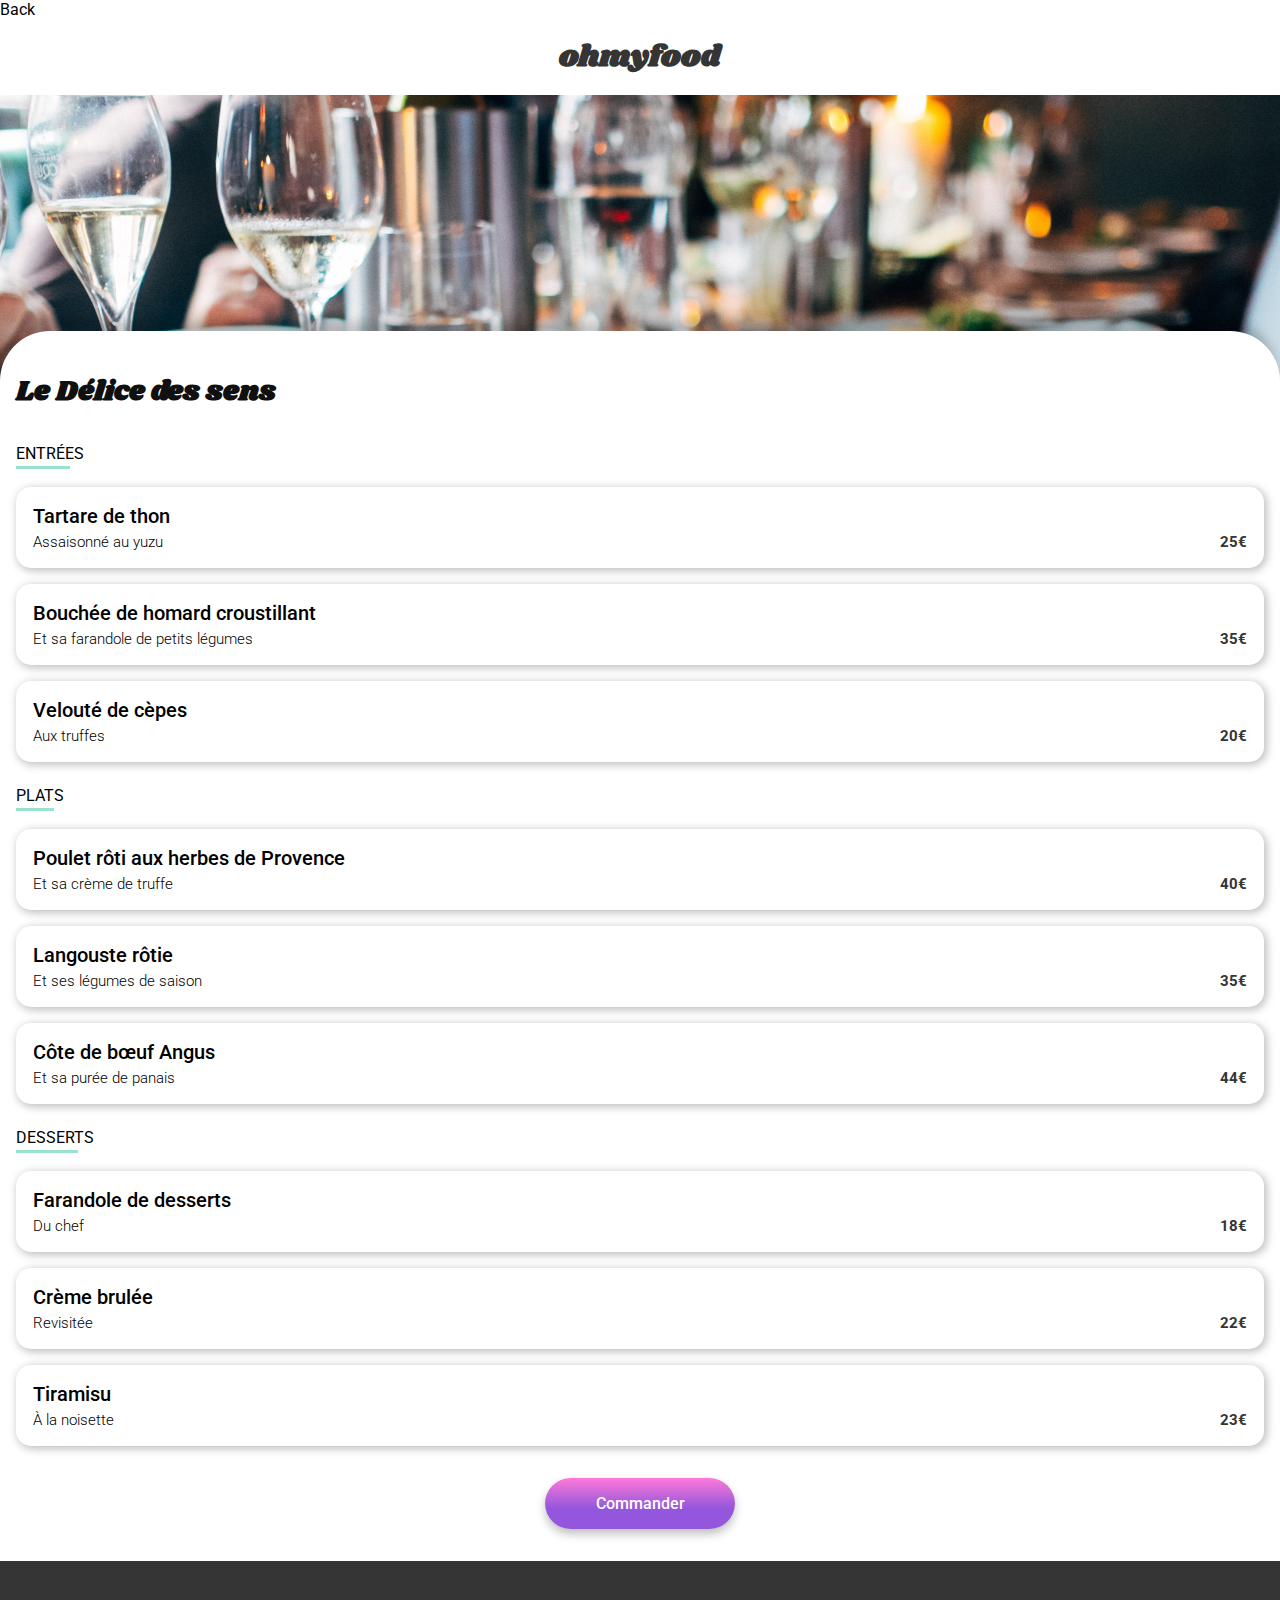
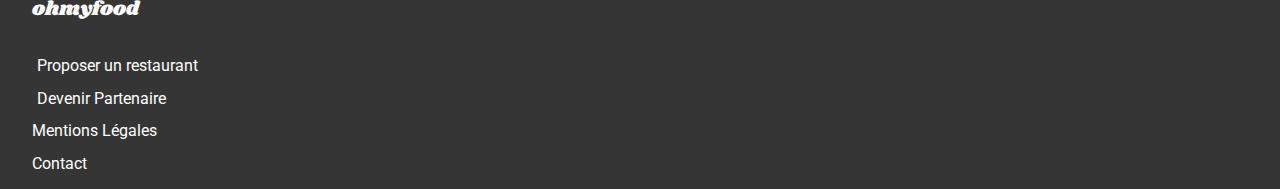
==== restaurants/delice.html @ 6b4a5bf0 "Templating:Pages food store * 4" ====
<!DOCTYPE html>
<html lang="fr">
<head>
    <meta charset="UTF-8">
    <meta name="viewport" content="width=device-width, initial-scale=1.0">
    <meta name="color" content="#9356DC">
    <link rel="preconnect" href="https://fonts.googleapis.com">
    <link rel="preconnect" href="https://fonts.gstatic.com" crossorigin>
    <link href="https://fonts.googleapis.com/css2?family=Roboto:ital,wght@0,100;0,300;0,400;0,500;0,700;0,900;1,100;1,300;1,400;1,500;1,700;1,900&family=Shrikhand&display=swap" rel="stylesheet">
    <link rel="stylesheet" href="../assets/styles/styles.css">
    <link rel="stylesheet" href="https://cdnjs.cloudflare.com/ajax/libs/font-awesome/6.2.1/css/all.min.css"
    integrity="sha512-MV7K8+y+gLIBoVD59lQIYicR65iaqukzvf/nwasF0nqhPay5w/9lJmVM2hMDcnK1OnMGCdVK+iQrJ7lzPJQd1w=="
    crossorigin="anonymous" referrerpolicy="no-referrer" />
    <title>Oh My Food - Le Délice des sens</title>
</head>
    <body class="food-store palette-gout">

        <header class="featured">
            <a href="../index.html" class="back-to-town">Back</a>
            <h1 class="logo">ohmyfood</h1>
        </header>

        <main>
            <section class="hero">
                <h2 class="hero--title">Le Délice des sens
                    <div class="restaurants--icons">
                        <i class="fa-regular fa-heart"></i>  
                    </div>
                </h2>

            </section>

    
            <section class="menus">

                <div class="menus--content entries">

                    <h3 class="menus--title">Entrées</h3>
                    <div class="menus--list">
                        
                        <article class="menus--item">
                            <div class="menus--item-right">
                                <h3 class="menus--item-name">Tartare de thon</h3>
                                <span class="menus--item-desc">Assaisonné au yuzu</span>
                            </div>
                            <div class="menus--item-left">
                                <span class="menus--item-price">
                                25€
                                </span>
                            </div>
                        </article>
                        <article class="menus--item">
                            <div class="menus--item-right">
                                <h3 class="menus--item-name">Bouchée de homard croustillant </h3>
                                <span class="menus--item-desc">Et sa farandole de petits légumes</span>
                            </div>
                            <div class="menus--item-left">
                                <span class="menus--item-price">
                                35€
                                </span>
                            </div>
                        </article>
                        <article class="menus--item">
                            <div class="menus--item-right">
                                <h3 class="menus--item-name">Velouté de cèpes</h3>
                                <span class="menus--item-desc">Aux truffes</span>
                            </div>
                            <div class="menus--item-left">
                                <span class="menus--item-price">
                                20€
                                </span>
                            </div>
                        </article>

                    </div>
                </div>

                <div class="menus--content plats">
                    
                    <h3 class=" 
                    menus--title">Plats</h3>
                    <div class="menus--list">
                        <article class="menus--item">
                            <div class="menus--item-right">
                                <h3 class="menus--item-name">Poulet rôti aux herbes de Provence</h3>
                                <span class="menus--item-desc">Et sa crème de truffe</span>
                            </div>
                            <div class="menus--item-left">
                                <span class="menus--item-price">
                                    40€
                                </span>
                            </div>
                        </article>
                        <article class="menus--item">
                            <div class="menus--item-right">
                                <h3 class="menus--item-name">Langouste rôtie</h3>
                                <span class="menus--item-desc">Et ses légumes de saison</span>
                            </div>
                            <div class="menus--item-left">
                                <span class="menus--item-price">
                                    35€
                                </span>
                            </div>
                        </article>
                        <article class="menus--item">
                            <div class="menus--item-right">
                                <h3 class="menus--item-name">
                                    Côte de bœuf Angus</h3>
                                <span class="menus--item-desc">Et sa purée de panais</span>
                            </div>
                            <div class="menus--item-left">
                                <span class="menus--item-price">
                                    44€
                                </span>
                            </div>
                        </article>
                    
                    </div>
                </div>

                <div class="menus--content desserts">
                    
                    <h3 class="menus--title">Desserts</h3>
                    <div class="menus--list">
                        <article class="menus--item">
                            <div class="menus--item-right">
                                <h3 class="menus--item-name">Farandole de desserts</h3>
                                <span class="menus--item-desc">Du chef</span>
                            </div>
                            <div class="menus--item-left">
                                <span class="menus--item-price">
                                    18€
                                </span>
                            </div>
                        </article>
                        <article class="menus--item">
                            <div class="menus--item-right">
                                <h3 class="menus--item-name">Crème brulée</h3>
                                <span class="menus--item-desc">Revisitée</span>
                            </div>
                            <div class="menus--item-left">
                                <span class="menus--item-price">
                                    22€
                                </span>
                            </div>
                        </article>
                        <article class="menus--item">
                            <div class="menus--item-right">
                                <h3 class="menus--item-name">Tiramisu</h3>
                                <span class="menus--item-desc">À la noisette</span>
                            </div>
                            <div class="menus--item-left">
                                <span class="menus--item-price">
                                    23€
                                </span>
                            </div>
                        </article>
                    
                    </div>
                </div>

                  <a href="#" class="menus--link button">Commander</a>
                  
            </section>
        </main>

        <footer class="footer">
            
            <h2 class="title footer--title">ohmyfood</h2>
            <nav class="footer--nav">
                <a href="#" class="footer--link">
                    <i class="fa-solid fa-utensils"></i>
                    Proposer un restaurant</a>
                <a href="#" class="footer--link">
                    <i class="fa-solid fa-handshake-angle"></i>
                    Devenir Partenaire</a>
                <a href="#" class="footer--link">Mentions Légales</a>
                <a href="#" class="footer--link">Contact</a>
            </nav>
            
        </footer>
        
    </body>
</html>
---- assets/styles/styles.css ----
/* RESETS / GENERALS */
*,
*::after,
*::before {
  box-sizing: border-box;
}

input,
textarea,
select,
option,
button {
  font: inherit;
}

img,
video,
canvas,
svg {
  display: block;
  max-width: 100%;
}

a {
  color: inherit;
  text-decoration: none;
}

.debeug {
  --color:crimson;
  outline: 4px dashed var(--color);
}
.debeug-alt {
  --color:#FF79D9;
  outline-style: dotted;
  outline-width: 2px;
  outline-color: var(--color);
}

.section_title {
  font-weight: var(--weight-bold);
  font-size: var(--title-font-size);
  color: var(--black-color);
}

.card {
  --paddingCard:1rem;
  --card-radius:var(--radius);
  --op:.36;
  display: flex;
  background-color: white;
  border-radius: var(--card-radius);
  overflow: hidden;
  filter: drop-shadow(0px 3px 15px rgba(0, 0, 0, var(--op)));
  transition: var(--regTransition);
  will-change: transform;
}
.card-row {
  flex-direction: row;
}
.card-column {
  flex-direction: column;
}

.card-restaurants {
  --paddingCard:1rem;
  --card-radius:var(--radius);
  --op:.36;
  display: flex;
  background-color: white;
  border-radius: var(--card-radius);
  overflow: hidden;
  filter: drop-shadow(0px 3px 15px rgba(0, 0, 0, var(--op)));
  transition: var(--regTransition);
  will-change: transform;
  --card-type:restaurants;
  position: relative;
}
.card-restaurants-row {
  flex-direction: row;
}
.card-restaurants-column {
  flex-direction: column;
}

.hero {
  display: flex;
  flex-direction: column;
  justify-content: center;
  align-items: center;
  padding: var(--body-padding-vm);
}
.hero--title {
  margin-block: 0;
  font-weight: var(--weight-bold);
  font-size: var(--title-font-size);
  text-align: center;
}
.hero--baseline {
  font-family: var(--body-font);
  font-size: 1.25rem;
  font-weight: var(--weight-light);
  text-align: center;
}
.hero--link {
  width: fit-content;
  --element:link;
  --radius:50px;
  --op:.25;
  padding: 1rem;
  border-radius: var(--radius);
  background: linear-gradient(var(--linear-gradient-link));
  color: var(--white-color);
  font-size: 1rem;
  font-weight: var(--weight-medium);
  box-shadow: 0 5px 10px 0 rgba(0, 0, 0, var(--op));
  transition: var(--transition-regular);
}
.hero--link:hover {
  --op:.4;
  opacity: 0.8;
}

.food-store .hero--title {
  --radius:50px;
  display: flex;
  align-items: center;
  width: 100%;
  margin-block: auto 0;
  padding: 2.5rem var(--body-padding-vm) 1rem;
  font-family: var(--title-font);
  font-size: 1.75rem;
  color: #101010;
  border-radius: var(--radius) var(--radius) 0 0;
  background: var(--white-color);
  box-shadow: -4px -10px 12px 0px rgba(0, 0, 0, 0.22);
}
.food-store .hero--title .restaurants--icons {
  margin-left: auto;
}
.food-store .menus {
  padding: 0 var(--body-padding-vm);
}
.food-store .menus--content {
  margin-bottom: 1rem;
}
.food-store .menus--title {
  width: fit-content;
  position: relative;
  font-weight: 400;
  font-size: 1rem;
  text-transform: uppercase;
}
.food-store .menus--title::before {
  content: "";
  display: block;
  width: 80%;
  height: 3px;
  position: absolute;
  bottom: -6px;
  left: 0;
  background: var(--third-color);
}
.food-store .menus--list {
  display: flex;
  flex-direction: column;
  row-gap: 1rem;
  margin-block: 1.5rem;
}
.food-store .menus--item {
  display: flex;
  justify-content: space-between;
  align-items: end;
  padding: 1rem;
  border: 1px solid transparent;
  border-radius: var(--radius);
  box-shadow: 2px 2px 8px 1px rgba(0, 0, 0, 0.25);
}
.food-store .menus--item-name {
  margin-block: 0 0.25rem;
  font-size: 1.25rem;
  font-weight: var(--weight-medium);
}
.food-store .menus--item-desc {
  font-size: 0.95rem;
  font-weight: var(--weight-light);
}
.food-store .menus--item-price {
  font-size: 0.95rem;
  font-weight: var(--weight-bold);
  color: var(--grey-color-1);
}
.food-store .menus--link {
  display: block;
  width: 190px;
  margin: 2rem auto;
  text-align: center;
  --element:link;
  --radius:50px;
  --op:.25;
  padding: 1rem;
  border-radius: var(--radius);
  background: linear-gradient(var(--linear-gradient-link));
  color: var(--white-color);
  font-size: 1rem;
  font-weight: var(--weight-medium);
  box-shadow: 0 5px 10px 0 rgba(0, 0, 0, var(--op));
  transition: var(--transition-regular);
}
.food-store .menus--link:hover {
  --op:.4;
  opacity: 0.8;
}
.food-store .menus--link:hover {
  width: 250px;
}
.food-store.palette-gout {
  --data-page:palette-gout;
}
.food-store.palette-gout .hero {
  width: 100%;
  min-height: 333px;
  padding: 0;
  background-size: cover;
  background-position: center -50px;
  background-image: url(../images/restaurants/menilmontant.jpg);
}
.food-store.delice-sens {
  --data-page:delice-sens;
}
.food-store.delice-sens .hero {
  width: 100%;
  min-height: 333px;
  padding: 0;
  background-size: cover;
  background-position: center -50px;
  background-image: url(../images/restaurants/folie-mericourt.jpg);
}
.food-store.note-enchantee {
  --data-page:note-enchantee;
}
.food-store.note-enchantee .hero {
  width: 100%;
  min-height: 333px;
  padding: 0;
  background-size: cover;
  background-position: center -50px;
  background-image: url(../images/restaurants/charonne.jpg);
}

.logo {
  margin: 0;
  padding: 1rem;
  font-family: var(--title-font);
  font-size: 1.875rem;
  color: var(--grey-color-1);
  text-align: center;
  background: var(--white-color);
}

.geoloc {
  --gap:20px;
  display: flex;
  justify-content: center;
  align-items: center;
  padding: var(--body-padding-vm);
  column-gap: var(--gap);
  font-size: 1rem;
  font-weight: var(--weight-medium);
  color: var(--grey-color-1);
  background: var(--grey-color-2);
}

.notice {
  padding: var(--body-padding-vm);
}
.notice--list {
  margin: 0;
  padding: 0;
  counter-reset: item;
  list-style-type: none;
}
.notice--list > li {
  position: relative;
  margin-block: 1rem;
  padding-left: var(--body-padding-vm);
}
.notice--list > li::before {
  --square:25px;
  --radius:50px;
  content: counter(item);
  position: absolute;
  top: 50%;
  left: 0;
  transform: translate(0, -50%);
  display: flex;
  justify-content: center;
  align-items: center;
  width: var(--square);
  height: var(--square);
  counter-increment: item;
  background: var(--primary-color);
  border-radius: var(--radius);
  color: var(--white-color);
  font-family: var(--body-font);
  font-size: 12px;
}
.notice--link {
  --op:.25;
  display: flex;
  justify-content: center;
  align-items: center;
  height: 70px;
  padding: 1rem;
  text-align: center;
  font-size: 1rem;
  font-weight: var(--weight-medium);
  color: var(--black-color);
  background: var(--background-color);
  border-radius: var(--radius);
  box-shadow: 2px 5px 10px rgba(0, 0, 0, var(--op));
}
.notice--link > i {
  margin-right: 15px;
  color: var(--grey-color-1);
  font-size: 19px;
}
.notice--link > i.fa-store {
  color: var(--primary-color);
}

.restaurants {
  padding: var(--body-padding-vm);
}
.restaurants--list {
  --gap:2rem;
  display: flex;
  flex-direction: column;
  row-gap: var(--gap);
}
.restaurants--thumb {
  max-height: 230px;
  object-fit: cover;
}
.restaurants--status {
  --pos:4%;
  position: absolute;
  right: var(--pos);
  top: var(--pos);
}
.restaurants--status.new {
  width: fit-content;
  padding: 10px;
  border-radius: 2px;
  font-size: 0.85rem;
  font-weight: var(--weight-medium);
  background: var(--third-color);
  color: var(--fourth-color);
}
.restaurants--status.none {
  display: none;
}
.restaurants--content {
  display: flex;
  justify-content: space-between;
  align-items: center;
  padding: var(--paddingCard);
}
.restaurants--icons i {
  transform-origin: center;
  transition: var(--transition-regular);
}
.restaurants--icons i::before {
  font-size: 1.25rem;
}
.restaurants--icons i:hover {
  font-weight: 900;
  transform: scale(1.25);
  color: var(--primary-color);
  cursor: pointer;
}
.restaurants--name {
  margin-block: 0;
  font-size: 1.125rem;
  font-weight: var(--weight-bold);
}
.restaurants--geoloc {
  font-size: 1, 625rem;
  font-weight: var(--weight-light);
}

.footer {
  display: flex;
  flex-direction: column;
  row-gap: 1rem;
  padding: var(--body-padding-vm) 2rem;
  background: var(--grey-color-1);
}
.footer--title {
  color: var(--white-color);
  font-family: var(--title-font);
  font-size: 1.25rem;
  font-weight: var(--weight-medium);
}
.footer--nav {
  display: flex;
  flex-direction: column;
  row-gap: 0.85rem;
}
.footer--link {
  color: var(--white-color);
  font-size: 1rem;
  font-weight: var(--weight-regular);
}
.footer--link > i {
  margin-right: 5px;
}

:root {
  --primary-color:#9356DC;
  --secondary-color:#FF79D9;
  --third-color:#99E2D0;
  --fourth-color:#008766;
  --background-color:#F6F6F6;
  --grey-color-1:#353535;
  --grey-color-2:#EAEAEA;
  --debeug:crimson;
  --black-color:#000;
  --white-color:#fff;
  --linear-gradient-link:to bottom, var(--secondary-color) 0%, var(--primary-color) 60%, var(--primary-color) 100%;
  --linear-gradient-heart:to top, var(--secondary-color) 0%, var(--primary-color) 60%, var(--primary-color) 100%;
  --body-font:Roboto,sans-serif;
  --body-font-size:1rem;
  --title-font:Shrikhand,serif;
  --title-font-size:1.5rem;
  --baseline-font:Roboto,sans-serif;
  --weight-light:300;
  --weight-regular:400;
  --weight-medium:500;
  --weight-bold:700;
  --radius:15px;
  --border:1px solid var(--primary-color);
  --transition-regular:all 0.3s ease-in-out;
  --body-padding-vm:1rem;
  --body-padding-tab:1.35rem;
  --body-padding-desk:2rem;
  --testing:#FF00FF;
}

body {
  --layout:"Mobile";
  --padding:0;
  margin: 0;
  padding: var(--padding);
  font-family: var(--body-font);
  font-weight: 400;
  font-size: 1rem;
  background: var(--white-color);
}

/*# sourceMappingURL=styles.css.map */
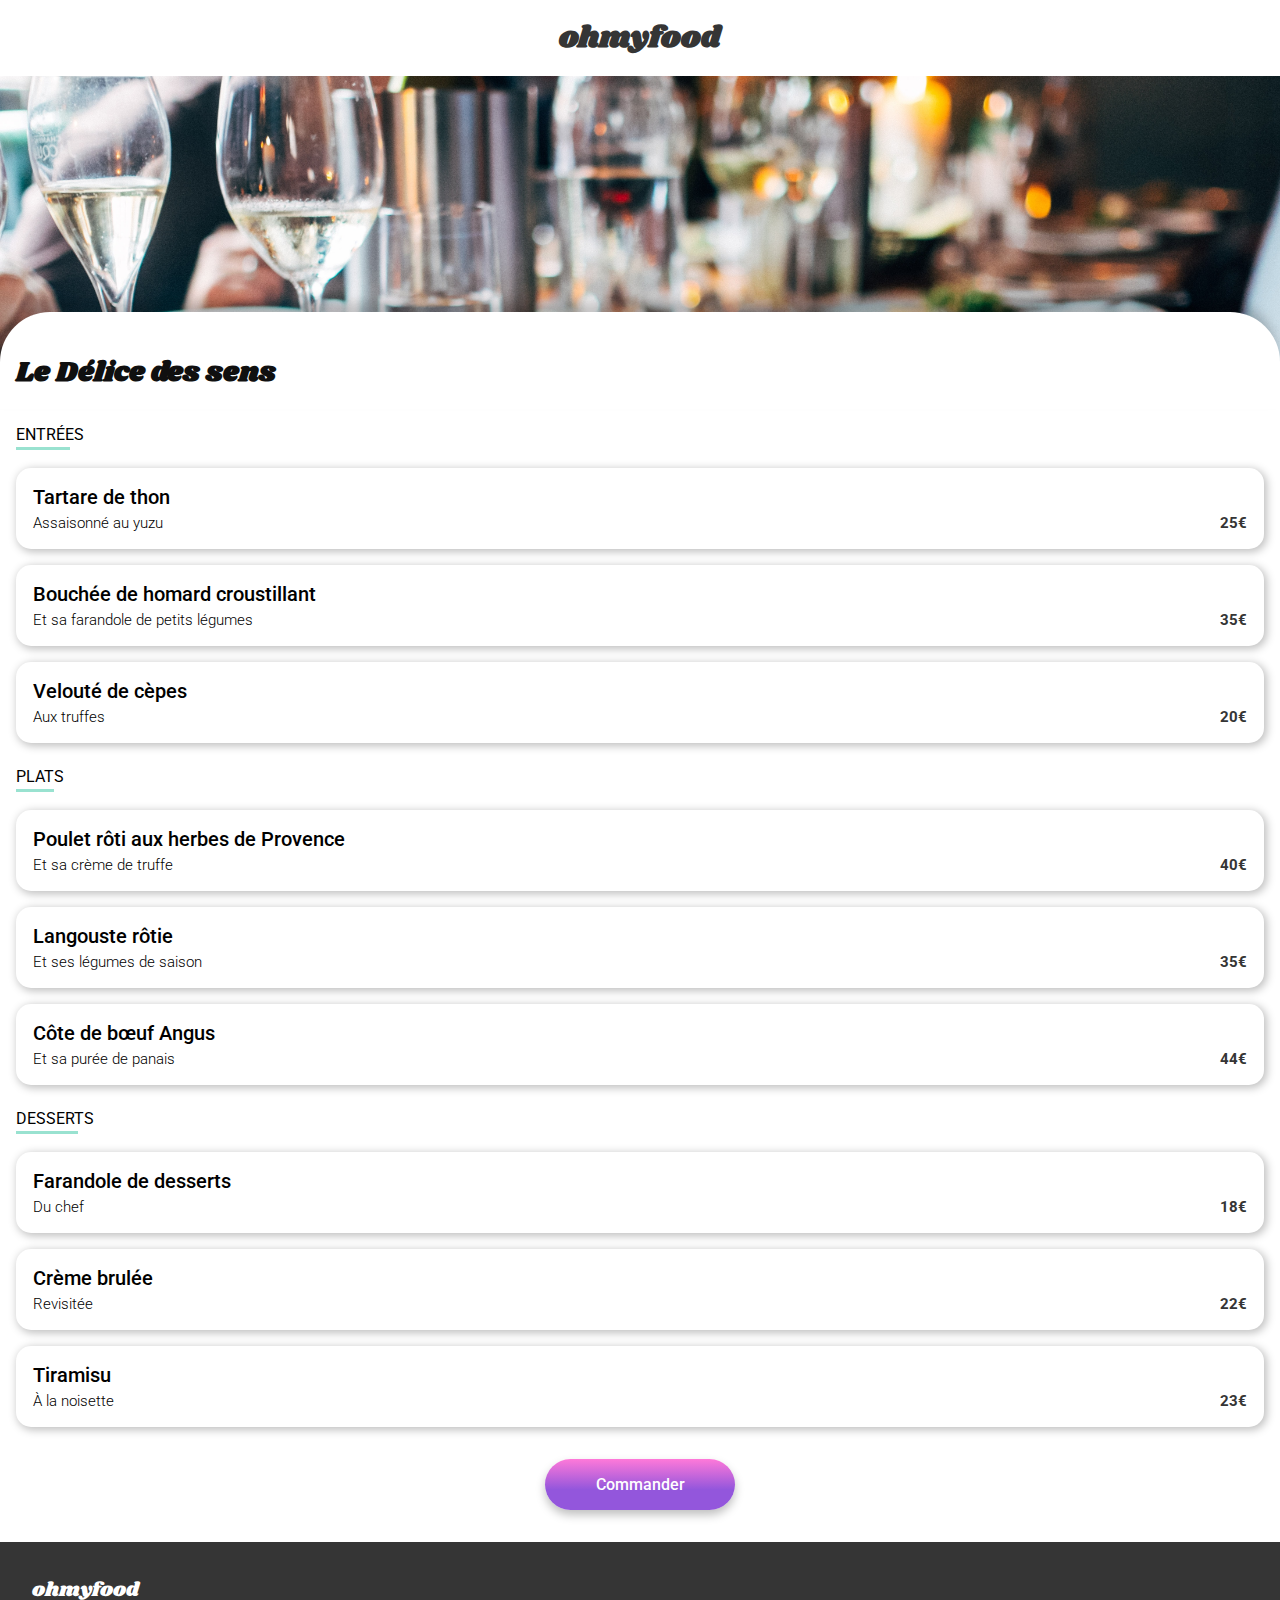
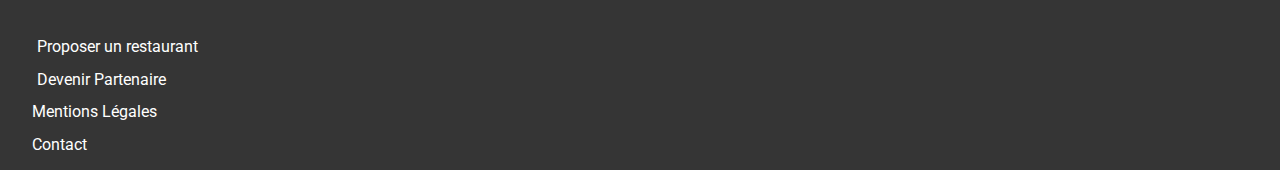
==== commit f9c958e0: "CSS Header food store without back to index" ====
--- a/restaurants/delice.html
+++ b/restaurants/delice.html
@@ -16,7 +16,7 @@
     <body class="food-store palette-gout">
 
         <header class="featured">
-            <a href="../index.html" class="back-to-town">Back</a>
+            <a href="../index.html" class="back-to-town"><i class="fa-solid fa-arrow-left"></i></a>
             <h1 class="logo">ohmyfood</h1>
         </header>
 
--- a/assets/styles/styles.css
+++ b/assets/styles/styles.css
@@ -247,9 +247,34 @@
   background-position: center -50px;
   background-image: url(../images/restaurants/charonne.jpg);
 }
+.food-store.la-francaise {
+  --data-page:la-francaise;
+}
+.food-store.la-francaise .hero {
+  width: 100%;
+  min-height: 333px;
+  padding: 0;
+  background-size: cover;
+  background-position: center -50px;
+  background-image: url(../images/restaurants/cite-rouge.jpg);
+}
+
+.featured {
+  display: flex;
+  justify-content: center;
+  align-items: center;
+}
+
+.back-to-town {
+  margin-inline: var(--body-padding-vm) calc(-1 * var(--body-padding-vm));
+}
+.back-to-town .fa-arrow-left {
+  font-size: 1.4rem;
+  color: var(--grey-color-1);
+}
 
 .logo {
-  margin: 0;
+  margin: 0 auto;
   padding: 1rem;
   font-family: var(--title-font);
   font-size: 1.875rem;
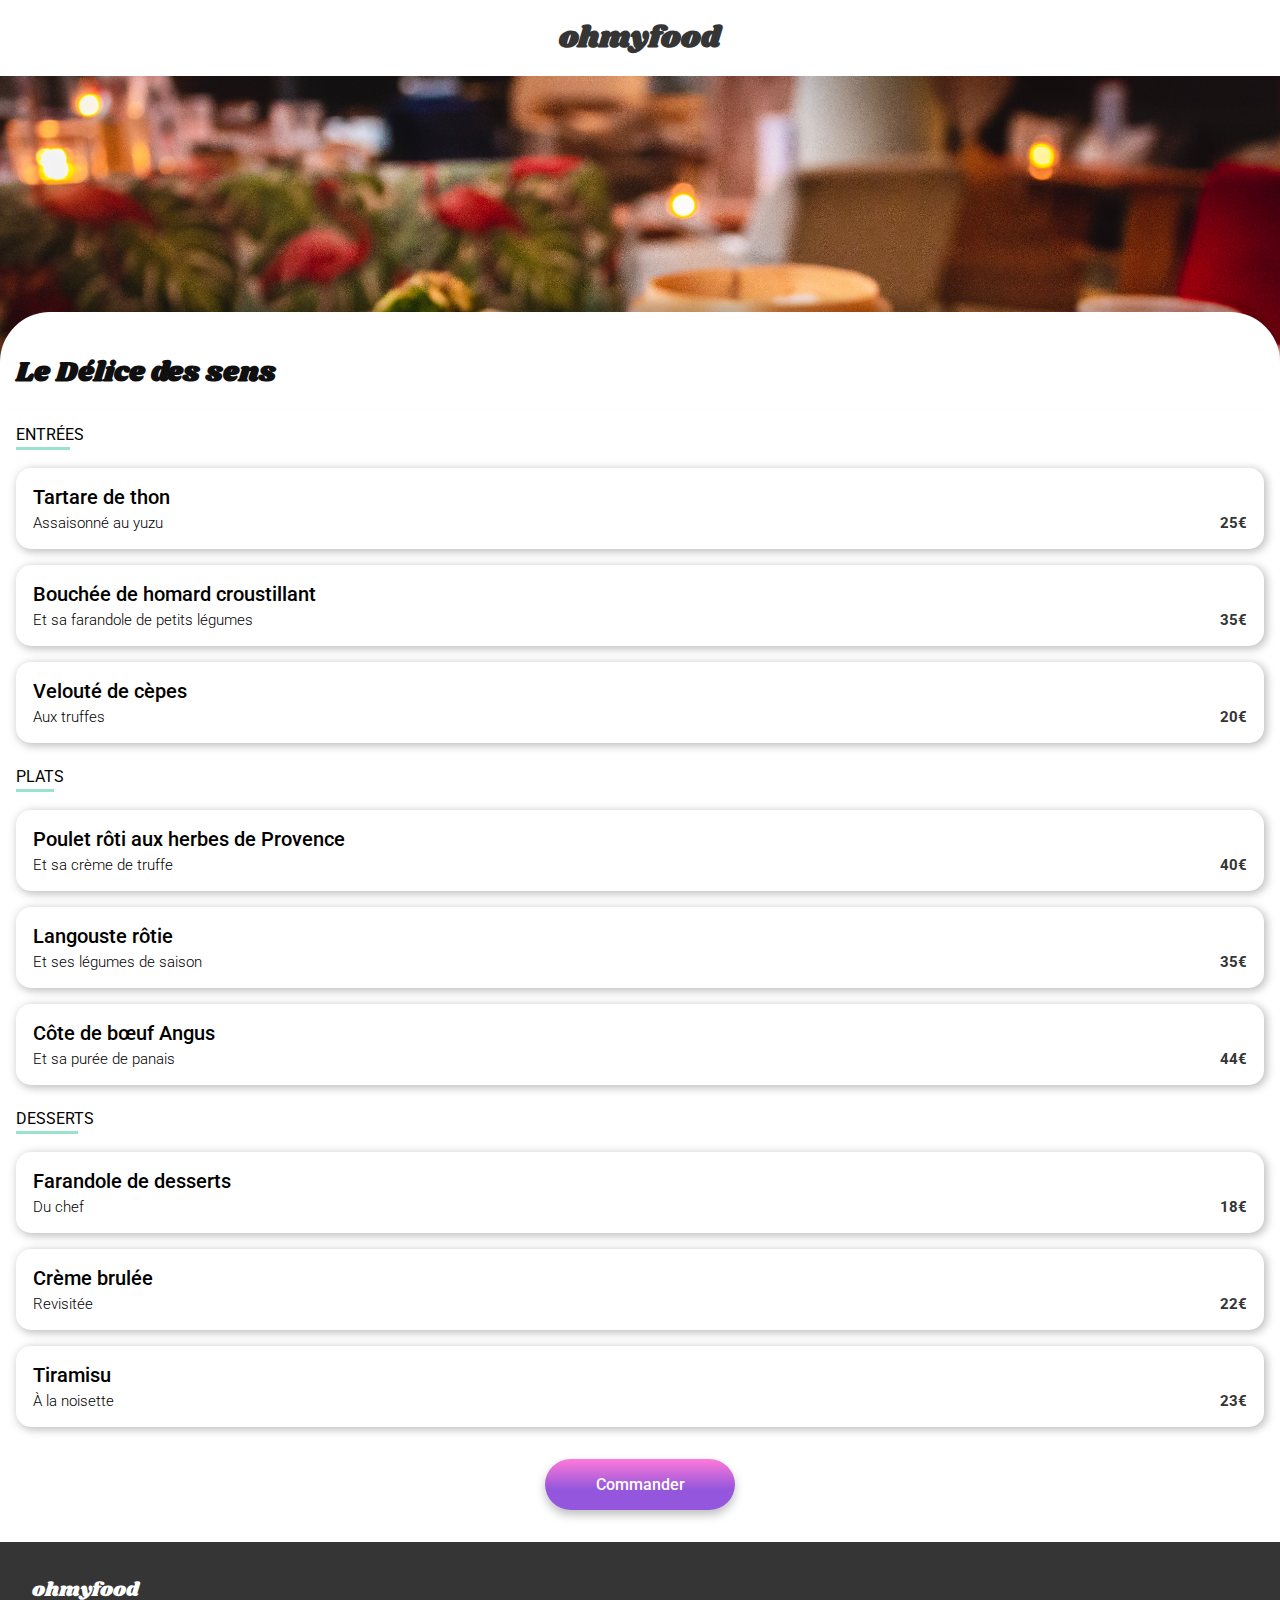
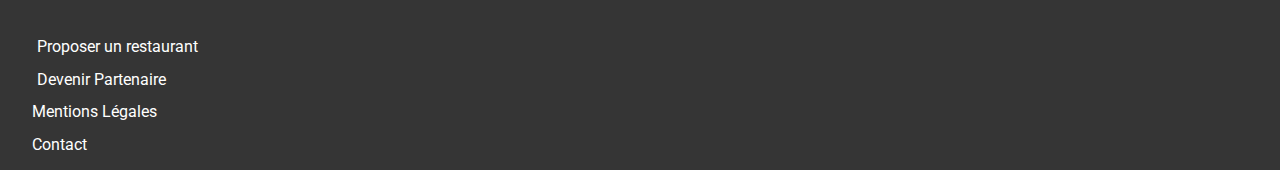
==== commit 0dff3359: "Templating: changing CSS class body foodstore + index" ====
--- a/restaurants/delice.html
+++ b/restaurants/delice.html
@@ -13,7 +13,7 @@
     crossorigin="anonymous" referrerpolicy="no-referrer" />
     <title>Oh My Food - Le Délice des sens</title>
 </head>
-    <body class="food-store palette-gout">
+    <body class="food-store delice-sens">
 
         <header class="featured">
             <a href="../index.html" class="back-to-town"><i class="fa-solid fa-arrow-left"></i></a>
--- a/assets/styles/styles.css
+++ b/assets/styles/styles.css
@@ -267,10 +267,22 @@
 
 .back-to-town {
   margin-inline: var(--body-padding-vm) calc(-1 * var(--body-padding-vm));
+  transition: var(--transition-regular);
 }
 .back-to-town .fa-arrow-left {
   font-size: 1.4rem;
   color: var(--grey-color-1);
+}
+.back-to-town:hover {
+  animation: to-back 0.5s ease-in-out infinite alternate;
+}
+@keyframes to-back {
+  from {
+    transform: translateX(0);
+  }
+  to {
+    transform: translateX(-5px);
+  }
 }
 
 .logo {
@@ -393,16 +405,23 @@
 }
 .restaurants--icons i {
   transform-origin: center;
-  transition: var(--transition-regular);
+  transform: scale(1);
+  will-change: transform;
 }
 .restaurants--icons i::before {
   font-size: 1.25rem;
+  font-weight: 400;
+  transition: font-weight 0.06s ease-in-out;
 }
 .restaurants--icons i:hover {
-  font-weight: 900;
-  transform: scale(1.25);
-  color: var(--primary-color);
+  transform: scale(1.15);
   cursor: pointer;
+}
+.restaurants--icons i:hover::before {
+  font-weight: 800;
+  background: linear-gradient(var(--linear-gradient-heart));
+  -webkit-background-clip: text;
+  -webkit-text-fill-color: transparent;
 }
 .restaurants--name {
   margin-block: 0;
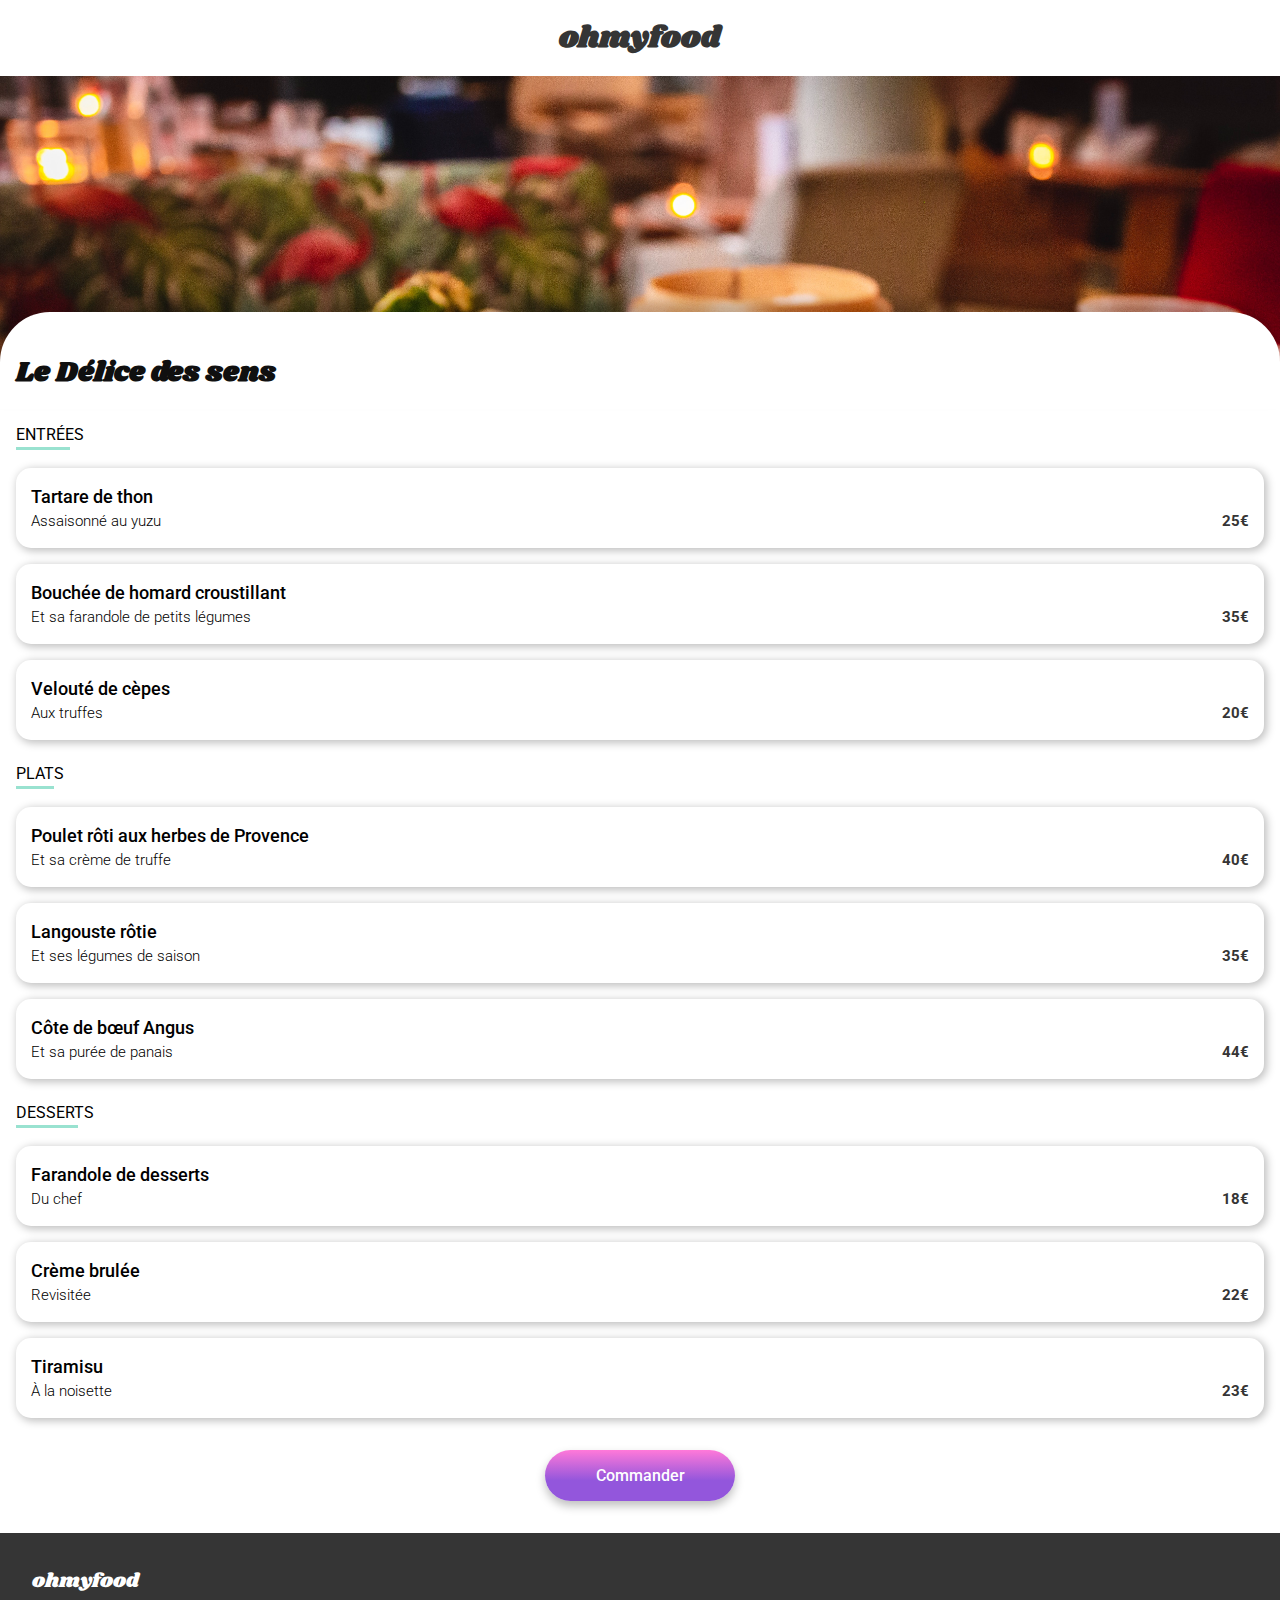
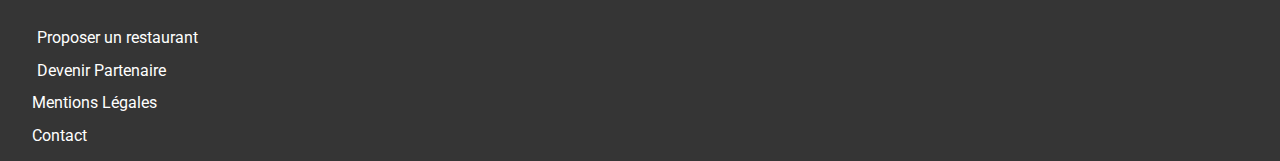
==== commit 740869f6: "Flow: Change HTML Card Menu Elements + CSS UI Animations on Hover" ====
--- a/restaurants/delice.html
+++ b/restaurants/delice.html
@@ -39,36 +39,60 @@
                     <div class="menus--list">
                         
                         <article class="menus--item">
-                            <div class="menus--item-right">
-                                <h3 class="menus--item-name">Tartare de thon</h3>
-                                <span class="menus--item-desc">Assaisonné au yuzu</span>
-                            </div>
-                            <div class="menus--item-left">
-                                <span class="menus--item-price">
-                                25€
-                                </span>
-                            </div>
-                        </article>
-                        <article class="menus--item">
-                            <div class="menus--item-right">
-                                <h3 class="menus--item-name">Bouchée de homard croustillant </h3>
-                                <span class="menus--item-desc">Et sa farandole de petits légumes</span>
-                            </div>
-                            <div class="menus--item-left">
-                                <span class="menus--item-price">
-                                35€
-                                </span>
-                            </div>
-                        </article>
-                        <article class="menus--item">
-                            <div class="menus--item-right">
-                                <h3 class="menus--item-name">Velouté de cèpes</h3>
-                                <span class="menus--item-desc">Aux truffes</span>
-                            </div>
-                            <div class="menus--item-left">
-                                <span class="menus--item-price">
-                                20€
-                                </span>
+                            <div class="menus--item-data">
+
+                                <div class="menus--item-right">
+                                    <h3 class="menus--item-name">Tartare de thon</h3>
+                                    <span class="menus--item-desc">Assaisonné au yuzu</span>
+                                </div>
+                                <div class="menus--item-left">
+                                    <span class="menus--item-price">
+                                    25€
+                                    </span>
+                                </div>
+
+                            </div>
+                            <div class="menus--item-surprise">
+                                <i class="fa-solid fa-circle-check"></i>
+                            </div>
+                        </article>
+
+                        <article class="menus--item">
+                            <div class="menus--item-data">
+                                <div class="menus--item-right">
+                                    <h3 class="menus--item-name">Bouchée de homard croustillant </h3>
+                                    <span class="menus--item-desc">Et sa farandole de petits légumes</span>
+                                </div>
+                                <div class="menus--item-left">
+                                    <span class="menus--item-price">
+                                    35€
+                                    </span>
+                                </div>
+
+
+                            </div>
+                            
+                            <div class="menus--item-surprise">
+                                <i class="fa-solid fa-circle-check"></i>
+                            </div>
+                        </article>
+                        <article class="menus--item">
+                            <div class="menus--item-data">
+
+                                <div class="menus--item-right">
+                                    <h3 class="menus--item-name">Velouté de cèpes</h3>
+                                    <span class="menus--item-desc">Aux truffes</span>
+                                </div>
+                                <div class="menus--item-left">
+                                    <span class="menus--item-price">
+                                    20€
+                                    </span>
+                                </div>
+
+
+                            </div>
+                            <div class="menus--item-surprise">
+                                <i class="fa-solid fa-circle-check"></i>
                             </div>
                         </article>
 
@@ -81,37 +105,60 @@
                     menus--title">Plats</h3>
                     <div class="menus--list">
                         <article class="menus--item">
-                            <div class="menus--item-right">
-                                <h3 class="menus--item-name">Poulet rôti aux herbes de Provence</h3>
-                                <span class="menus--item-desc">Et sa crème de truffe</span>
-                            </div>
-                            <div class="menus--item-left">
-                                <span class="menus--item-price">
-                                    40€
-                                </span>
-                            </div>
-                        </article>
-                        <article class="menus--item">
-                            <div class="menus--item-right">
-                                <h3 class="menus--item-name">Langouste rôtie</h3>
-                                <span class="menus--item-desc">Et ses légumes de saison</span>
-                            </div>
-                            <div class="menus--item-left">
-                                <span class="menus--item-price">
-                                    35€
-                                </span>
-                            </div>
-                        </article>
-                        <article class="menus--item">
-                            <div class="menus--item-right">
-                                <h3 class="menus--item-name">
-                                    Côte de bœuf Angus</h3>
-                                <span class="menus--item-desc">Et sa purée de panais</span>
-                            </div>
-                            <div class="menus--item-left">
-                                <span class="menus--item-price">
-                                    44€
-                                </span>
+                            <div class="menus--item-data">
+
+                                <div class="menus--item-right">
+                                    <h3 class="menus--item-name">Poulet rôti aux herbes de Provence</h3>
+                                    <span class="menus--item-desc">Et sa crème de truffe</span>
+                                </div>
+                                <div class="menus--item-left">
+                                    <span class="menus--item-price">
+                                        40€
+                                    </span>
+                                </div>
+
+
+                            </div>
+                            <div class="menus--item-surprise">
+                                <i class="fa-solid fa-circle-check"></i>
+                            </div>
+                        </article>
+                        <article class="menus--item">
+                            <div class="menus--item-data">
+
+                                <div class="menus--item-right">
+                                    <h3 class="menus--item-name">Langouste rôtie</h3>
+                                    <span class="menus--item-desc">Et ses légumes de saison</span>
+                                </div>
+                                <div class="menus--item-left">
+                                    <span class="menus--item-price">
+                                        35€
+                                    </span>
+                                </div>
+
+
+                            </div>
+                            <div class="menus--item-surprise">
+                                <i class="fa-solid fa-circle-check"></i>
+                            </div>
+                        </article>
+                        <article class="menus--item">
+                            <div class="menus--item-data">
+
+                                <div class="menus--item-right">
+                                    <h3 class="menus--item-name">
+                                        Côte de bœuf Angus</h3>
+                                    <span class="menus--item-desc">Et sa purée de panais</span>
+                                </div>
+                                <div class="menus--item-left">
+                                    <span class="menus--item-price">
+                                        44€
+                                    </span>
+                                </div>
+
+                            </div>
+                            <div class="menus--item-surprise">
+                                <i class="fa-solid fa-circle-check"></i>
                             </div>
                         </article>
                     
@@ -123,36 +170,61 @@
                     <h3 class="menus--title">Desserts</h3>
                     <div class="menus--list">
                         <article class="menus--item">
-                            <div class="menus--item-right">
-                                <h3 class="menus--item-name">Farandole de desserts</h3>
-                                <span class="menus--item-desc">Du chef</span>
-                            </div>
-                            <div class="menus--item-left">
-                                <span class="menus--item-price">
-                                    18€
-                                </span>
-                            </div>
-                        </article>
-                        <article class="menus--item">
-                            <div class="menus--item-right">
-                                <h3 class="menus--item-name">Crème brulée</h3>
-                                <span class="menus--item-desc">Revisitée</span>
-                            </div>
-                            <div class="menus--item-left">
-                                <span class="menus--item-price">
-                                    22€
-                                </span>
-                            </div>
-                        </article>
-                        <article class="menus--item">
-                            <div class="menus--item-right">
-                                <h3 class="menus--item-name">Tiramisu</h3>
-                                <span class="menus--item-desc">À la noisette</span>
-                            </div>
-                            <div class="menus--item-left">
-                                <span class="menus--item-price">
-                                    23€
-                                </span>
+                            <div class="menus--item-data">
+
+                                <div class="menus--item-right">
+                                    <h3 class="menus--item-name">Farandole de desserts</h3>
+                                    <span class="menus--item-desc">Du chef</span>
+                                </div>
+                                <div class="menus--item-left">
+                                    <span class="menus--item-price">
+                                        18€
+                                    </span>
+                                </div>
+
+
+
+                            </div>
+                            <div class="menus--item-surprise">
+                                <i class="fa-solid fa-circle-check"></i>
+                            </div>
+                        </article>
+                        <article class="menus--item">
+                            <div class="menus--item-data">
+
+                                <div class="menus--item-right">
+                                    <h3 class="menus--item-name">Crème brulée</h3>
+                                    <span class="menus--item-desc">Revisitée</span>
+                                </div>
+                                <div class="menus--item-left">
+                                    <span class="menus--item-price">
+                                        22€
+                                    </span>
+                                </div>
+
+
+
+                            </div>
+                            <div class="menus--item-surprise">
+                                <i class="fa-solid fa-circle-check"></i>
+                            </div>
+                        </article>
+                        <article class="menus--item">
+                            <div class="menus--item-data">
+
+                                <div class="menus--item-right">
+                                    <h3 class="menus--item-name">Tiramisu</h3>
+                                    <span class="menus--item-desc">À la noisette</span>
+                                </div>
+                                <div class="menus--item-left">
+                                    <span class="menus--item-price">
+                                        23€
+                                    </span>
+                                </div>
+
+                            </div>
+                            <div class="menus--item-surprise">
+                                <i class="fa-solid fa-circle-check"></i>
                             </div>
                         </article>
                     
--- a/assets/styles/styles.css
+++ b/assets/styles/styles.css
@@ -41,46 +41,6 @@
   font-weight: var(--weight-bold);
   font-size: var(--title-font-size);
   color: var(--black-color);
-}
-
-.card {
-  --paddingCard:1rem;
-  --card-radius:var(--radius);
-  --op:.36;
-  display: flex;
-  background-color: white;
-  border-radius: var(--card-radius);
-  overflow: hidden;
-  filter: drop-shadow(0px 3px 15px rgba(0, 0, 0, var(--op)));
-  transition: var(--regTransition);
-  will-change: transform;
-}
-.card-row {
-  flex-direction: row;
-}
-.card-column {
-  flex-direction: column;
-}
-
-.card-restaurants {
-  --paddingCard:1rem;
-  --card-radius:var(--radius);
-  --op:.36;
-  display: flex;
-  background-color: white;
-  border-radius: var(--card-radius);
-  overflow: hidden;
-  filter: drop-shadow(0px 3px 15px rgba(0, 0, 0, var(--op)));
-  transition: var(--regTransition);
-  will-change: transform;
-  --card-type:restaurants;
-  position: relative;
-}
-.card-restaurants-row {
-  flex-direction: row;
-}
-.card-restaurants-column {
-  flex-direction: column;
 }
 
 .hero {
@@ -121,37 +81,105 @@
   opacity: 0.8;
 }
 
-.food-store .hero--title {
+.notice {
+  padding: var(--body-padding-vm);
+}
+.notice--list {
+  margin: 0;
+  padding: 0;
+  counter-reset: item;
+  list-style-type: none;
+}
+.notice--list > li {
+  position: relative;
+  margin-block: 1rem;
+  padding-left: var(--body-padding-vm);
+}
+.notice--list > li::before {
+  --square:25px;
   --radius:50px;
-  display: flex;
-  align-items: center;
-  width: 100%;
-  margin-block: auto 0;
-  padding: 2.5rem var(--body-padding-vm) 1rem;
-  font-family: var(--title-font);
-  font-size: 1.75rem;
-  color: #101010;
-  border-radius: var(--radius) var(--radius) 0 0;
-  background: var(--white-color);
-  box-shadow: -4px -10px 12px 0px rgba(0, 0, 0, 0.22);
-}
-.food-store .hero--title .restaurants--icons {
-  margin-left: auto;
-}
-.food-store .menus {
+  content: counter(item);
+  position: absolute;
+  top: 50%;
+  left: 0;
+  transform: translate(0, -50%);
+  display: flex;
+  justify-content: center;
+  align-items: center;
+  width: var(--square);
+  height: var(--square);
+  counter-increment: item;
+  background: var(--primary-color);
+  border-radius: var(--radius);
+  color: var(--white-color);
+  font-family: var(--body-font);
+  font-size: 12px;
+}
+.notice--link {
+  --op:.15;
+  display: flex;
+  justify-content: center;
+  align-items: center;
+  height: 70px;
+  padding: 1rem;
+  text-align: center;
+  font-size: 1rem;
+  font-weight: var(--weight-medium);
+  color: var(--black-color);
+  background: var(--background-color);
+  border-radius: var(--radius);
+  box-shadow: 2px 5px 10px rgba(0, 0, 0, var(--op));
+}
+.notice--link > i {
+  margin-right: 15px;
+  color: var(--grey-color-1);
+  font-size: 19px;
+  transition: var(--transition-regular);
+}
+.notice--link > i.fa-store {
+  color: var(--primary-color);
+}
+.notice--link:hover {
+  --op:.25;
+}
+.notice--link:hover i {
+  transform: scale(1.15);
+  color: var(--primary-color);
+}
+
+.card {
+  --paddingCard:1rem;
+  --card-radius:var(--radius);
+  --op:.36;
+  display: flex;
+  background-color: white;
+  border-radius: var(--card-radius);
+  overflow: hidden;
+  filter: drop-shadow(0px 3px 15px rgba(0, 0, 0, var(--op)));
+  transition: var(--transition-regular);
+  will-change: transform;
+}
+.card-row {
+  flex-direction: row;
+}
+.card-column {
+  flex-direction: column;
+}
+
+.menus {
   padding: 0 var(--body-padding-vm);
 }
-.food-store .menus--content {
+.menus--content {
   margin-bottom: 1rem;
 }
-.food-store .menus--title {
+.menus--title {
   width: fit-content;
   position: relative;
   font-weight: 400;
   font-size: 1rem;
   text-transform: uppercase;
 }
-.food-store .menus--title::before {
+.menus--title::before {
   content: "";
   display: block;
   width: 80%;
@@ -161,36 +189,63 @@
   left: 0;
   background: var(--third-color);
 }
-.food-store .menus--list {
+.menus--list {
   display: flex;
   flex-direction: column;
   row-gap: 1rem;
   margin-block: 1.5rem;
 }
-.food-store .menus--item {
+.menus--item {
+  display: flex;
+  justify-content: space-between;
+  align-items: center;
+  height: 80px;
+  overflow: hidden;
+  border-radius: var(--radius);
+  box-shadow: 2px 2px 8px 1px rgba(0, 0, 0, 0.25);
+}
+.menus--item-data {
   display: flex;
   justify-content: space-between;
   align-items: end;
-  padding: 1rem;
-  border: 1px solid transparent;
-  border-radius: var(--radius);
-  box-shadow: 2px 2px 8px 1px rgba(0, 0, 0, 0.25);
-}
-.food-store .menus--item-name {
+  width: 100%;
+  padding: 0.95rem;
+}
+.menus--item-surprise {
+  width: 0;
+  height: 100%;
+  display: flex;
+  justify-content: center;
+  align-items: center;
+  background: #99E2D0;
+  transition: var(--transition-regular);
+}
+.menus--item-surprise > i {
+  font-size: 1.5rem;
+  color: var(--white-color);
+  transition: var(--transition-regular);
+}
+.menus--item-name {
   margin-block: 0 0.25rem;
-  font-size: 1.25rem;
-  font-weight: var(--weight-medium);
-}
-.food-store .menus--item-desc {
-  font-size: 0.95rem;
+  font-size: 1.12rem;
+  font-weight: var(--weight-medium);
+}
+.menus--item-desc {
+  font-size: 0.94rem;
   font-weight: var(--weight-light);
 }
-.food-store .menus--item-price {
+.menus--item-price {
   font-size: 0.95rem;
   font-weight: var(--weight-bold);
   color: var(--grey-color-1);
 }
-.food-store .menus--link {
+.menus--item:hover {
+  cursor: pointer;
+}
+.menus--item:hover > .menus--item-surprise {
+  width: 17.5%;
+}
+.menus--link {
   display: block;
   width: 190px;
   margin: 2rem auto;
@@ -207,12 +262,118 @@
   box-shadow: 0 5px 10px 0 rgba(0, 0, 0, var(--op));
   transition: var(--transition-regular);
 }
-.food-store .menus--link:hover {
+.menus--link:hover {
   --op:.4;
   opacity: 0.8;
 }
-.food-store .menus--link:hover {
-  width: 250px;
+.menus--link:hover {
+  width: 230px;
+}
+
+.restaurants {
+  padding: var(--body-padding-vm);
+}
+.restaurants--list {
+  --gap:2rem;
+  display: flex;
+  flex-direction: column;
+  row-gap: var(--gap);
+}
+.restaurants--card {
+  --paddingCard:1rem;
+  --card-radius:var(--radius);
+  --op:.36;
+  display: flex;
+  background-color: white;
+  border-radius: var(--card-radius);
+  overflow: hidden;
+  filter: drop-shadow(0px 3px 15px rgba(0, 0, 0, var(--op)));
+  transition: var(--transition-regular);
+  will-change: transform;
+  position: relative;
+  --card-type:restaurants;
+}
+.restaurants--card-row {
+  flex-direction: row;
+}
+.restaurants--card-column {
+  flex-direction: column;
+}
+.restaurants--thumb {
+  width: 100%;
+  max-height: 230px;
+  object-fit: cover;
+}
+.restaurants--status {
+  --pos:4%;
+  position: absolute;
+  right: var(--pos);
+  top: var(--pos);
+}
+.restaurants--status.new {
+  width: fit-content;
+  padding: 10px;
+  border-radius: 2px;
+  font-size: 0.85rem;
+  font-weight: var(--weight-medium);
+  background: var(--third-color);
+  color: var(--fourth-color);
+}
+.restaurants--status.none {
+  display: none;
+}
+.restaurants--content {
+  display: flex;
+  justify-content: space-between;
+  align-items: center;
+  padding: var(--paddingCard);
+}
+.restaurants--icons i {
+  transform-origin: center;
+  transform: scale(1);
+  will-change: transform;
+}
+.restaurants--icons i::before {
+  font-size: 1.25rem;
+  font-weight: 400;
+  transition: font-weight 0.06s ease-in-out;
+}
+.restaurants--icons i:hover {
+  transform: scale(1.15);
+  cursor: pointer;
+}
+.restaurants--icons i:hover::before {
+  font-weight: 800;
+  background: linear-gradient(var(--linear-gradient-heart));
+  -webkit-background-clip: text;
+  -webkit-text-fill-color: transparent;
+}
+.restaurants--name {
+  margin-block: 0;
+  font-size: 1.125rem;
+  font-weight: var(--weight-bold);
+}
+.restaurants--geoloc {
+  font-size: 1, 625rem;
+  font-weight: var(--weight-light);
+}
+
+.food-store .hero--title {
+  --radius:50px;
+  display: flex;
+  align-items: center;
+  width: 100%;
+  margin-block: auto 0;
+  padding: 2.5rem var(--body-padding-vm) 1rem;
+  font-family: var(--title-font);
+  font-size: 1.75rem;
+  color: #101010;
+  border-radius: var(--radius) var(--radius) 0 0;
+  background: var(--white-color);
+  box-shadow: -4px -10px 12px 0px rgba(0, 0, 0, 0.22);
+}
+.food-store .hero--title .restaurants--icons {
+  margin-left: auto;
 }
 .food-store.palette-gout {
   --data-page:palette-gout;
@@ -306,131 +467,6 @@
   font-weight: var(--weight-medium);
   color: var(--grey-color-1);
   background: var(--grey-color-2);
-}
-
-.notice {
-  padding: var(--body-padding-vm);
-}
-.notice--list {
-  margin: 0;
-  padding: 0;
-  counter-reset: item;
-  list-style-type: none;
-}
-.notice--list > li {
-  position: relative;
-  margin-block: 1rem;
-  padding-left: var(--body-padding-vm);
-}
-.notice--list > li::before {
-  --square:25px;
-  --radius:50px;
-  content: counter(item);
-  position: absolute;
-  top: 50%;
-  left: 0;
-  transform: translate(0, -50%);
-  display: flex;
-  justify-content: center;
-  align-items: center;
-  width: var(--square);
-  height: var(--square);
-  counter-increment: item;
-  background: var(--primary-color);
-  border-radius: var(--radius);
-  color: var(--white-color);
-  font-family: var(--body-font);
-  font-size: 12px;
-}
-.notice--link {
-  --op:.25;
-  display: flex;
-  justify-content: center;
-  align-items: center;
-  height: 70px;
-  padding: 1rem;
-  text-align: center;
-  font-size: 1rem;
-  font-weight: var(--weight-medium);
-  color: var(--black-color);
-  background: var(--background-color);
-  border-radius: var(--radius);
-  box-shadow: 2px 5px 10px rgba(0, 0, 0, var(--op));
-}
-.notice--link > i {
-  margin-right: 15px;
-  color: var(--grey-color-1);
-  font-size: 19px;
-}
-.notice--link > i.fa-store {
-  color: var(--primary-color);
-}
-
-.restaurants {
-  padding: var(--body-padding-vm);
-}
-.restaurants--list {
-  --gap:2rem;
-  display: flex;
-  flex-direction: column;
-  row-gap: var(--gap);
-}
-.restaurants--thumb {
-  max-height: 230px;
-  object-fit: cover;
-}
-.restaurants--status {
-  --pos:4%;
-  position: absolute;
-  right: var(--pos);
-  top: var(--pos);
-}
-.restaurants--status.new {
-  width: fit-content;
-  padding: 10px;
-  border-radius: 2px;
-  font-size: 0.85rem;
-  font-weight: var(--weight-medium);
-  background: var(--third-color);
-  color: var(--fourth-color);
-}
-.restaurants--status.none {
-  display: none;
-}
-.restaurants--content {
-  display: flex;
-  justify-content: space-between;
-  align-items: center;
-  padding: var(--paddingCard);
-}
-.restaurants--icons i {
-  transform-origin: center;
-  transform: scale(1);
-  will-change: transform;
-}
-.restaurants--icons i::before {
-  font-size: 1.25rem;
-  font-weight: 400;
-  transition: font-weight 0.06s ease-in-out;
-}
-.restaurants--icons i:hover {
-  transform: scale(1.15);
-  cursor: pointer;
-}
-.restaurants--icons i:hover::before {
-  font-weight: 800;
-  background: linear-gradient(var(--linear-gradient-heart));
-  -webkit-background-clip: text;
-  -webkit-text-fill-color: transparent;
-}
-.restaurants--name {
-  margin-block: 0;
-  font-size: 1.125rem;
-  font-weight: var(--weight-bold);
-}
-.restaurants--geoloc {
-  font-size: 1, 625rem;
-  font-weight: var(--weight-light);
 }
 
 .footer {
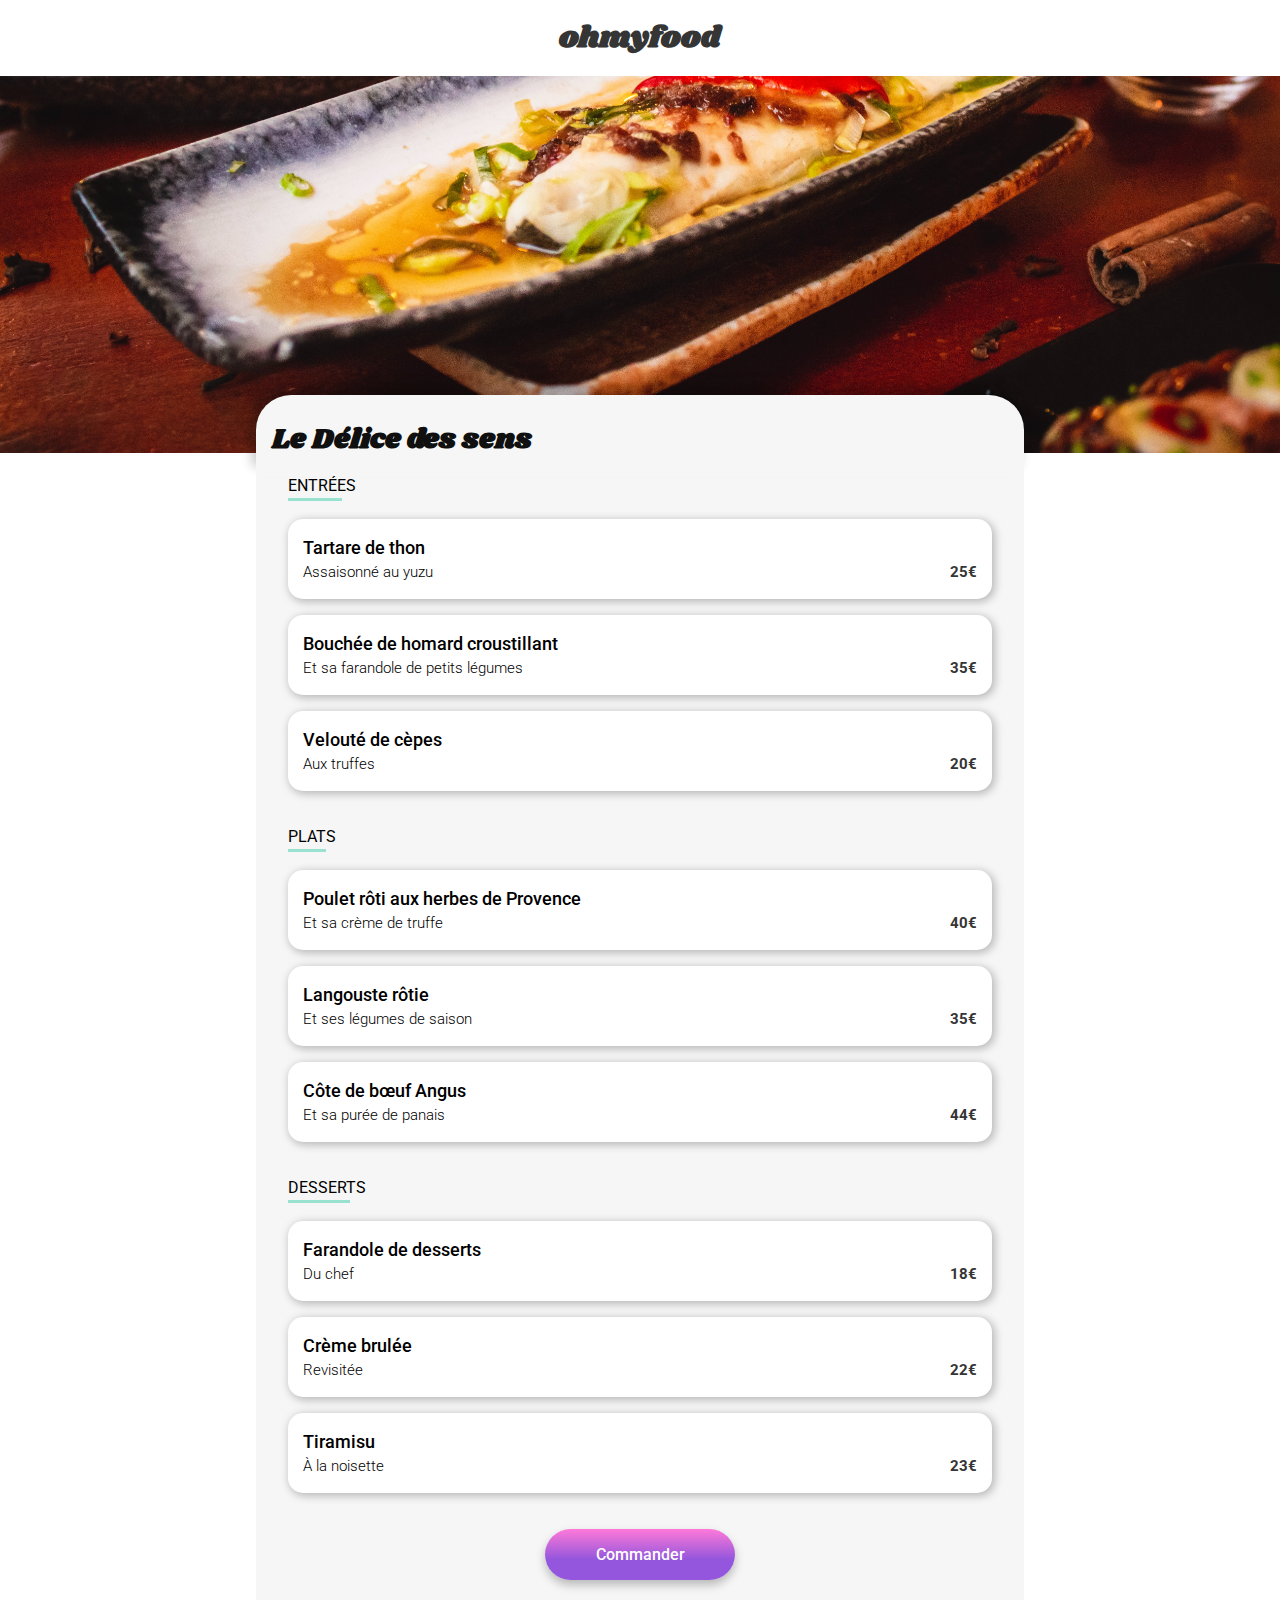
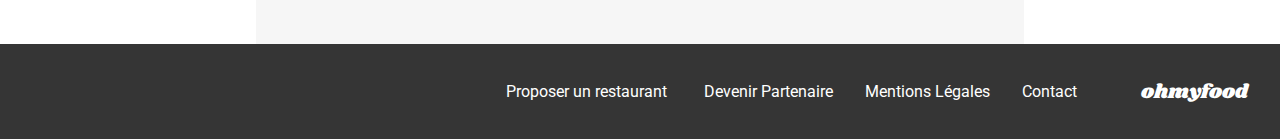
==== commit 5d1008b6: "Templating : fix Error html + wrapping main content food store in skeleton class" ====
--- a/restaurants/delice.html
+++ b/restaurants/delice.html
@@ -10,7 +10,7 @@
     <link rel="stylesheet" href="../assets/styles/styles.css">
     <link rel="stylesheet" href="https://cdnjs.cloudflare.com/ajax/libs/font-awesome/6.2.1/css/all.min.css"
     integrity="sha512-MV7K8+y+gLIBoVD59lQIYicR65iaqukzvf/nwasF0nqhPay5w/9lJmVM2hMDcnK1OnMGCdVK+iQrJ7lzPJQd1w=="
-    crossorigin="anonymous" referrerpolicy="no-referrer" />
+    crossorigin="anonymous" referrerpolicy="no-referrer">
     <title>Oh My Food - Le Délice des sens</title>
 </head>
     <body class="food-store delice-sens">
@@ -23,15 +23,16 @@
         <main>
             <section class="hero">
                 <h2 class="hero--title">Le Délice des sens
-                    <div class="restaurants--icons">
+                    <span class="restaurants--icons">
                         <i class="fa-regular fa-heart"></i>  
-                    </div>
+                    </span>
                 </h2>
 
             </section>
 
     
             <section class="menus">
+                <div class="skeleton">
 
                 <div class="menus--content entries">
 
@@ -232,6 +233,8 @@
                 </div>
 
                   <a href="#" class="menus--link button">Commander</a>
+
+                </div>
                   
             </section>
         </main>
--- a/assets/styles/styles.css
+++ b/assets/styles/styles.css
@@ -56,9 +56,14 @@
   font-size: var(--title-font-size);
   text-align: center;
 }
+@media all and (min-width: 760px) {
+  .hero--title {
+    font-size: 40px;
+  }
+}
 .hero--baseline {
   font-family: var(--body-font);
-  font-size: 1.25rem;
+  font-size: 1.15rem;
   font-weight: var(--weight-light);
   text-align: center;
 }
@@ -82,7 +87,8 @@
 }
 
 .notice {
-  padding: var(--body-padding-vm);
+  margin-bottom: 3rem;
+  background: var(--white-color);
 }
 .notice--list {
   margin: 0;
@@ -90,10 +96,22 @@
   counter-reset: item;
   list-style-type: none;
 }
+@media all and (min-width: 760px) {
+  .notice--list {
+    display: flex;
+    justify-content: space-around;
+    align-items: center;
+  }
+}
 .notice--list > li {
   position: relative;
   margin-block: 1rem;
   padding-left: var(--body-padding-vm);
+}
+@media all and (min-width: 760px) {
+  .notice--list > li {
+    width: 30%;
+  }
 }
 .notice--list > li::before {
   --square:25px;
@@ -168,12 +186,19 @@
 
 .menus {
   padding: 0 var(--body-padding-vm);
+  background: var(--background-color);
 }
 .menus--content {
   margin-bottom: 1rem;
 }
+@media all and (min-width: 760px) {
+  .menus--content {
+    margin-bottom: 2.25rem;
+  }
+}
 .menus--title {
   width: fit-content;
+  margin-top: 0;
   position: relative;
   font-weight: 400;
   font-size: 1rem;
@@ -201,6 +226,7 @@
   align-items: center;
   height: 80px;
   overflow: hidden;
+  background: var(--white-color);
   border-radius: var(--radius);
   box-shadow: 2px 2px 8px 1px rgba(0, 0, 0, 0.25);
 }
@@ -269,15 +295,28 @@
 .menus--link:hover {
   width: 230px;
 }
+@media all and (min-width: 760px) {
+  .menus {
+    padding: 0;
+  }
+}
 
 .restaurants {
-  padding: var(--body-padding-vm);
+  padding: var(--body-padding-vm) 0;
+  background: var(--background-color);
 }
 .restaurants--list {
   --gap:2rem;
   display: flex;
   flex-direction: column;
   row-gap: var(--gap);
+}
+@media all and (min-width: 760px) {
+  .restaurants--list {
+    flex-flow: row wrap;
+    align-items: center;
+    justify-content: space-between;
+  }
 }
 .restaurants--card {
   --paddingCard:1rem;
@@ -299,10 +338,20 @@
 .restaurants--card-column {
   flex-direction: column;
 }
+@media all and (min-width: 760px) {
+  .restaurants--card {
+    width: 45%;
+  }
+}
 .restaurants--thumb {
   width: 100%;
   max-height: 230px;
   object-fit: cover;
+}
+@media all and (min-width: 760px) {
+  .restaurants--thumb {
+    max-height: 200px;
+  }
 }
 .restaurants--status {
   --pos:4%;
@@ -358,66 +407,119 @@
   font-weight: var(--weight-light);
 }
 
+@media all and (min-width: 760px) {
+  .notice .skeleton {
+    background: var(--color-white);
+  }
+}
+
 .food-store .hero--title {
-  --radius:50px;
-  display: flex;
-  align-items: center;
-  width: 100%;
+  --radius:35px;
+  --width-skeleton:100%;
+  display: flex;
+  align-items: center;
+  width: var(--width-skeleton);
   margin-block: auto 0;
-  padding: 2.5rem var(--body-padding-vm) 1rem;
+  padding: 1.75rem var(--body-padding-vm) 1rem;
   font-family: var(--title-font);
   font-size: 1.75rem;
   color: #101010;
   border-radius: var(--radius) var(--radius) 0 0;
-  background: var(--white-color);
+  background: var(--background-color);
   box-shadow: -4px -10px 12px 0px rgba(0, 0, 0, 0.22);
+}
+@media all and (min-width: 760px) {
+  .food-store .hero--title {
+    --width-skeleton:60%;
+    justify-content: center;
+    padding-top: 1.5rem;
+  }
+}
+.food-store .hero--title .skeleton {
+  background: var(--background-color);
 }
 .food-store .hero--title .restaurants--icons {
   margin-left: auto;
 }
+.food-store .menus {
+  padding-inline: 0;
+}
+@media all and (min-width: 760px) {
+  .food-store .menus {
+    background: var(--white-color);
+  }
+}
 .food-store.palette-gout {
   --data-page:palette-gout;
 }
 .food-store.palette-gout .hero {
   width: 100%;
-  min-height: 333px;
+  height: 300px;
   padding: 0;
   background-size: cover;
+  background-repeat: no-repeat;
   background-position: center -50px;
   background-image: url(../images/restaurants/menilmontant.jpg);
 }
+@media all and (min-width: 760px) {
+  .food-store.palette-gout .hero {
+    height: 400px;
+    background-position: center -500px;
+  }
+}
 .food-store.delice-sens {
   --data-page:delice-sens;
 }
 .food-store.delice-sens .hero {
   width: 100%;
-  min-height: 333px;
+  height: 300px;
   padding: 0;
   background-size: cover;
+  background-repeat: no-repeat;
   background-position: center -50px;
   background-image: url(../images/restaurants/folie-mericourt.jpg);
 }
+@media all and (min-width: 760px) {
+  .food-store.delice-sens .hero {
+    height: 400px;
+    background-position: center -500px;
+  }
+}
 .food-store.note-enchantee {
   --data-page:note-enchantee;
 }
 .food-store.note-enchantee .hero {
   width: 100%;
-  min-height: 333px;
+  height: 300px;
   padding: 0;
   background-size: cover;
+  background-repeat: no-repeat;
   background-position: center -50px;
   background-image: url(../images/restaurants/charonne.jpg);
 }
+@media all and (min-width: 760px) {
+  .food-store.note-enchantee .hero {
+    height: 400px;
+    background-position: center -500px;
+  }
+}
 .food-store.la-francaise {
   --data-page:la-francaise;
 }
 .food-store.la-francaise .hero {
   width: 100%;
-  min-height: 333px;
+  height: 300px;
   padding: 0;
   background-size: cover;
+  background-repeat: no-repeat;
   background-position: center -50px;
   background-image: url(../images/restaurants/cite-rouge.jpg);
+}
+@media all and (min-width: 760px) {
+  .food-store.la-francaise .hero {
+    height: 400px;
+    background-position: center -500px;
+  }
 }
 
 .featured {
@@ -476,6 +578,14 @@
   padding: var(--body-padding-vm) 2rem;
   background: var(--grey-color-1);
 }
+@media all and (min-width: 760px) {
+  .footer {
+    --gap:5vw;
+    flex-direction: row-reverse;
+    align-items: center;
+    column-gap: var(--gap);
+  }
+}
 .footer--title {
   color: var(--white-color);
   font-family: var(--title-font);
@@ -486,6 +596,13 @@
   display: flex;
   flex-direction: column;
   row-gap: 0.85rem;
+}
+@media all and (min-width: 760px) {
+  .footer--nav {
+    --gap:2rem;
+    flex-direction: row;
+    column-gap: var(--gap);
+  }
 }
 .footer--link {
   color: var(--white-color);
@@ -521,14 +638,18 @@
   --radius:15px;
   --border:1px solid var(--primary-color);
   --transition-regular:all 0.3s ease-in-out;
+  --width-skeleton-vm:100%;
   --body-padding-vm:1rem;
+  --width-skeleton-tab:unset;
   --body-padding-tab:1.35rem;
+  --width-skeleton-desk:60%;
   --body-padding-desk:2rem;
   --testing:#FF00FF;
 }
 
 body {
   --layout:"Mobile";
+  --width-skeleton:100%;
   --padding:0;
   margin: 0;
   padding: var(--padding);
@@ -537,5 +658,23 @@
   font-size: 1rem;
   background: var(--white-color);
 }
+@media all and (min-width: 760px) {
+  body {
+    --width-skeleton:60%;
+  }
+}
+
+.skeleton {
+  width: var(--width-skeleton);
+  padding: 0 var(--body-padding-vm);
+}
+@media all and (min-width: 760px) {
+  .skeleton {
+    display: block;
+    margin: 0 auto;
+    padding: 0 var(--body-padding-desk) var(--body-padding-desk);
+    background: var(--background-color);
+  }
+}
 
 /*# sourceMappingURL=styles.css.map */
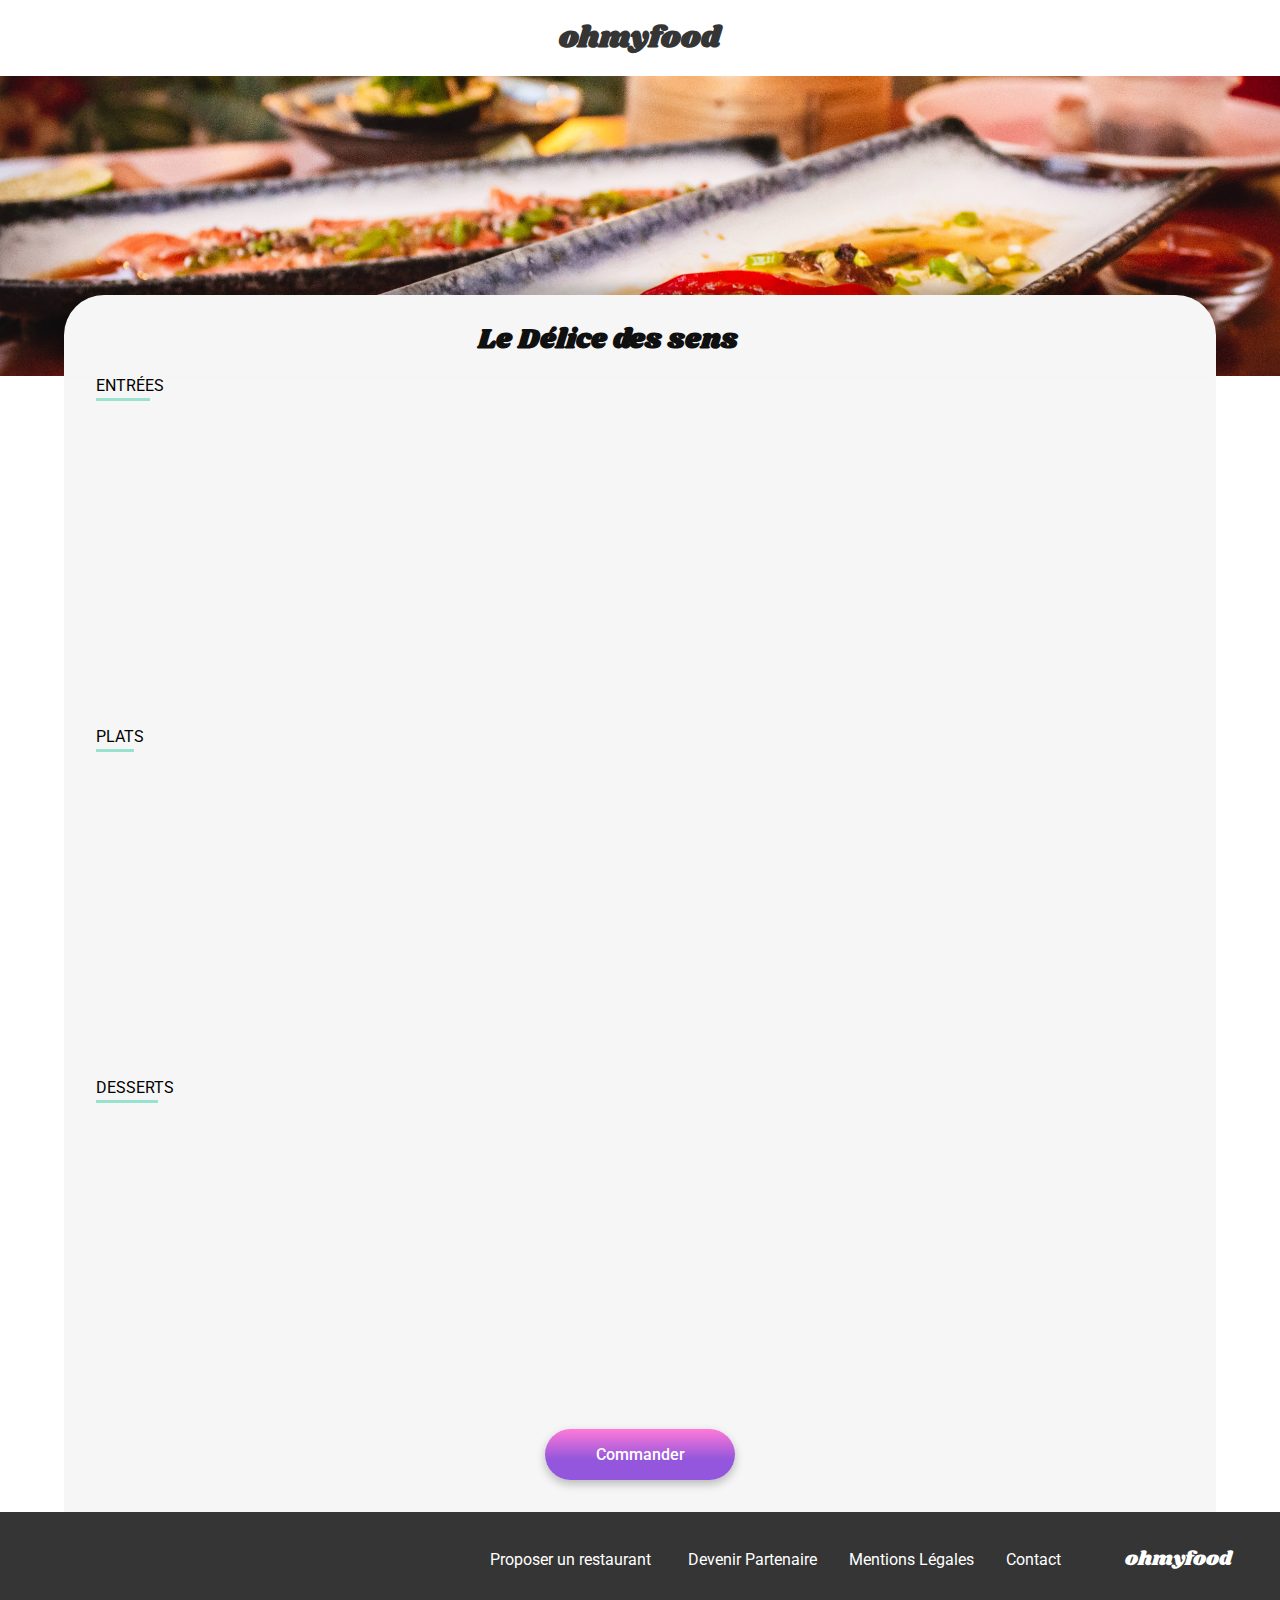
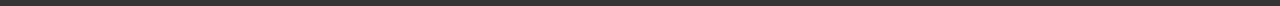
==== commit 7ad6f8c1: "Flow: Fix bug roll left menu list + animations delay" ====
--- a/restaurants/delice.html
+++ b/restaurants/delice.html
@@ -42,11 +42,11 @@
                         <article class="menus--item">
                             <div class="menus--item-data">
 
-                                <div class="menus--item-right">
+                                <div class="menus--item-left">
                                     <h3 class="menus--item-name">Tartare de thon</h3>
                                     <span class="menus--item-desc">Assaisonné au yuzu</span>
                                 </div>
-                                <div class="menus--item-left">
+                                <div class="menus--item-right">
                                     <span class="menus--item-price">
                                     25€
                                     </span>
@@ -60,11 +60,11 @@
 
                         <article class="menus--item">
                             <div class="menus--item-data">
-                                <div class="menus--item-right">
+                                <div class="menus--item-left">
                                     <h3 class="menus--item-name">Bouchée de homard croustillant </h3>
                                     <span class="menus--item-desc">Et sa farandole de petits légumes</span>
                                 </div>
-                                <div class="menus--item-left">
+                                <div class="menus--item-right">
                                     <span class="menus--item-price">
                                     35€
                                     </span>
@@ -80,11 +80,11 @@
                         <article class="menus--item">
                             <div class="menus--item-data">
 
-                                <div class="menus--item-right">
+                                <div class="menus--item-left">
                                     <h3 class="menus--item-name">Velouté de cèpes</h3>
                                     <span class="menus--item-desc">Aux truffes</span>
                                 </div>
-                                <div class="menus--item-left">
+                                <div class="menus--item-right">
                                     <span class="menus--item-price">
                                     20€
                                     </span>
@@ -108,11 +108,11 @@
                         <article class="menus--item">
                             <div class="menus--item-data">
 
-                                <div class="menus--item-right">
+                                <div class="menus--item-left">
                                     <h3 class="menus--item-name">Poulet rôti aux herbes de Provence</h3>
                                     <span class="menus--item-desc">Et sa crème de truffe</span>
                                 </div>
-                                <div class="menus--item-left">
+                                <div class="menus--item-right">
                                     <span class="menus--item-price">
                                         40€
                                     </span>
@@ -127,11 +127,11 @@
                         <article class="menus--item">
                             <div class="menus--item-data">
 
-                                <div class="menus--item-right">
+                                <div class="menus--item-left">
                                     <h3 class="menus--item-name">Langouste rôtie</h3>
                                     <span class="menus--item-desc">Et ses légumes de saison</span>
                                 </div>
-                                <div class="menus--item-left">
+                                <div class="menus--item-right">
                                     <span class="menus--item-price">
                                         35€
                                     </span>
@@ -146,12 +146,12 @@
                         <article class="menus--item">
                             <div class="menus--item-data">
 
-                                <div class="menus--item-right">
+                                <div class="menus--item-left">
                                     <h3 class="menus--item-name">
                                         Côte de bœuf Angus</h3>
                                     <span class="menus--item-desc">Et sa purée de panais</span>
                                 </div>
-                                <div class="menus--item-left">
+                                <div class="menus--item-right">
                                     <span class="menus--item-price">
                                         44€
                                     </span>
@@ -173,11 +173,11 @@
                         <article class="menus--item">
                             <div class="menus--item-data">
 
-                                <div class="menus--item-right">
+                                <div class="menus--item-left">
                                     <h3 class="menus--item-name">Farandole de desserts</h3>
                                     <span class="menus--item-desc">Du chef</span>
                                 </div>
-                                <div class="menus--item-left">
+                                <div class="menus--item-right">
                                     <span class="menus--item-price">
                                         18€
                                     </span>
@@ -193,11 +193,11 @@
                         <article class="menus--item">
                             <div class="menus--item-data">
 
-                                <div class="menus--item-right">
+                                <div class="menus--item-left">
                                     <h3 class="menus--item-name">Crème brulée</h3>
                                     <span class="menus--item-desc">Revisitée</span>
                                 </div>
-                                <div class="menus--item-left">
+                                <div class="menus--item-right">
                                     <span class="menus--item-price">
                                         22€
                                     </span>
@@ -213,11 +213,11 @@
                         <article class="menus--item">
                             <div class="menus--item-data">
 
-                                <div class="menus--item-right">
+                                <div class="menus--item-left">
                                     <h3 class="menus--item-name">Tiramisu</h3>
                                     <span class="menus--item-desc">À la noisette</span>
                                 </div>
-                                <div class="menus--item-left">
+                                <div class="menus--item-right">
                                     <span class="menus--item-price">
                                         23€
                                     </span>
@@ -250,7 +250,7 @@
                     <i class="fa-solid fa-handshake-angle"></i>
                     Devenir Partenaire</a>
                 <a href="#" class="footer--link">Mentions Légales</a>
-                <a href="#" class="footer--link">Contact</a>
+                <a href="mailto:contact@ohmyfood.com" class="footer--link">Contact</a>
             </nav>
             
         </footer>
--- a/assets/styles/styles.css
+++ b/assets/styles/styles.css
@@ -1,680 +1 @@
-/* RESETS / GENERALS */
-*,
-*::after,
-*::before {
-  box-sizing: border-box;
-}
-
-input,
-textarea,
-select,
-option,
-button {
-  font: inherit;
-}
-
-img,
-video,
-canvas,
-svg {
-  display: block;
-  max-width: 100%;
-}
-
-a {
-  color: inherit;
-  text-decoration: none;
-}
-
-.debeug {
-  --color:crimson;
-  outline: 4px dashed var(--color);
-}
-.debeug-alt {
-  --color:#FF79D9;
-  outline-style: dotted;
-  outline-width: 2px;
-  outline-color: var(--color);
-}
-
-.section_title {
-  font-weight: var(--weight-bold);
-  font-size: var(--title-font-size);
-  color: var(--black-color);
-}
-
-.hero {
-  display: flex;
-  flex-direction: column;
-  justify-content: center;
-  align-items: center;
-  padding: var(--body-padding-vm);
-}
-.hero--title {
-  margin-block: 0;
-  font-weight: var(--weight-bold);
-  font-size: var(--title-font-size);
-  text-align: center;
-}
-@media all and (min-width: 760px) {
-  .hero--title {
-    font-size: 40px;
-  }
-}
-.hero--baseline {
-  font-family: var(--body-font);
-  font-size: 1.15rem;
-  font-weight: var(--weight-light);
-  text-align: center;
-}
-.hero--link {
-  width: fit-content;
-  --element:link;
-  --radius:50px;
-  --op:.25;
-  padding: 1rem;
-  border-radius: var(--radius);
-  background: linear-gradient(var(--linear-gradient-link));
-  color: var(--white-color);
-  font-size: 1rem;
-  font-weight: var(--weight-medium);
-  box-shadow: 0 5px 10px 0 rgba(0, 0, 0, var(--op));
-  transition: var(--transition-regular);
-}
-.hero--link:hover {
-  --op:.4;
-  opacity: 0.8;
-}
-
-.notice {
-  margin-bottom: 3rem;
-  background: var(--white-color);
-}
-.notice--list {
-  margin: 0;
-  padding: 0;
-  counter-reset: item;
-  list-style-type: none;
-}
-@media all and (min-width: 760px) {
-  .notice--list {
-    display: flex;
-    justify-content: space-around;
-    align-items: center;
-  }
-}
-.notice--list > li {
-  position: relative;
-  margin-block: 1rem;
-  padding-left: var(--body-padding-vm);
-}
-@media all and (min-width: 760px) {
-  .notice--list > li {
-    width: 30%;
-  }
-}
-.notice--list > li::before {
-  --square:25px;
-  --radius:50px;
-  content: counter(item);
-  position: absolute;
-  top: 50%;
-  left: 0;
-  transform: translate(0, -50%);
-  display: flex;
-  justify-content: center;
-  align-items: center;
-  width: var(--square);
-  height: var(--square);
-  counter-increment: item;
-  background: var(--primary-color);
-  border-radius: var(--radius);
-  color: var(--white-color);
-  font-family: var(--body-font);
-  font-size: 12px;
-}
-.notice--link {
-  --op:.15;
-  display: flex;
-  justify-content: center;
-  align-items: center;
-  height: 70px;
-  padding: 1rem;
-  text-align: center;
-  font-size: 1rem;
-  font-weight: var(--weight-medium);
-  color: var(--black-color);
-  background: var(--background-color);
-  border-radius: var(--radius);
-  box-shadow: 2px 5px 10px rgba(0, 0, 0, var(--op));
-}
-.notice--link > i {
-  margin-right: 15px;
-  color: var(--grey-color-1);
-  font-size: 19px;
-  transition: var(--transition-regular);
-}
-.notice--link > i.fa-store {
-  color: var(--primary-color);
-}
-.notice--link:hover {
-  --op:.25;
-}
-.notice--link:hover i {
-  transform: scale(1.15);
-  color: var(--primary-color);
-}
-
-.card {
-  --paddingCard:1rem;
-  --card-radius:var(--radius);
-  --op:.36;
-  display: flex;
-  background-color: white;
-  border-radius: var(--card-radius);
-  overflow: hidden;
-  filter: drop-shadow(0px 3px 15px rgba(0, 0, 0, var(--op)));
-  transition: var(--transition-regular);
-  will-change: transform;
-}
-.card-row {
-  flex-direction: row;
-}
-.card-column {
-  flex-direction: column;
-}
-
-.menus {
-  padding: 0 var(--body-padding-vm);
-  background: var(--background-color);
-}
-.menus--content {
-  margin-bottom: 1rem;
-}
-@media all and (min-width: 760px) {
-  .menus--content {
-    margin-bottom: 2.25rem;
-  }
-}
-.menus--title {
-  width: fit-content;
-  margin-top: 0;
-  position: relative;
-  font-weight: 400;
-  font-size: 1rem;
-  text-transform: uppercase;
-}
-.menus--title::before {
-  content: "";
-  display: block;
-  width: 80%;
-  height: 3px;
-  position: absolute;
-  bottom: -6px;
-  left: 0;
-  background: var(--third-color);
-}
-.menus--list {
-  display: flex;
-  flex-direction: column;
-  row-gap: 1rem;
-  margin-block: 1.5rem;
-}
-.menus--item {
-  display: flex;
-  justify-content: space-between;
-  align-items: center;
-  height: 80px;
-  overflow: hidden;
-  background: var(--white-color);
-  border-radius: var(--radius);
-  box-shadow: 2px 2px 8px 1px rgba(0, 0, 0, 0.25);
-}
-.menus--item-data {
-  display: flex;
-  justify-content: space-between;
-  align-items: end;
-  width: 100%;
-  padding: 0.95rem;
-}
-.menus--item-surprise {
-  width: 0;
-  height: 100%;
-  display: flex;
-  justify-content: center;
-  align-items: center;
-  background: #99E2D0;
-  transition: var(--transition-regular);
-}
-.menus--item-surprise > i {
-  font-size: 1.5rem;
-  color: var(--white-color);
-  transition: var(--transition-regular);
-}
-.menus--item-name {
-  margin-block: 0 0.25rem;
-  font-size: 1.12rem;
-  font-weight: var(--weight-medium);
-}
-.menus--item-desc {
-  font-size: 0.94rem;
-  font-weight: var(--weight-light);
-}
-.menus--item-price {
-  font-size: 0.95rem;
-  font-weight: var(--weight-bold);
-  color: var(--grey-color-1);
-}
-.menus--item:hover {
-  cursor: pointer;
-}
-.menus--item:hover > .menus--item-surprise {
-  width: 17.5%;
-}
-.menus--link {
-  display: block;
-  width: 190px;
-  margin: 2rem auto;
-  text-align: center;
-  --element:link;
-  --radius:50px;
-  --op:.25;
-  padding: 1rem;
-  border-radius: var(--radius);
-  background: linear-gradient(var(--linear-gradient-link));
-  color: var(--white-color);
-  font-size: 1rem;
-  font-weight: var(--weight-medium);
-  box-shadow: 0 5px 10px 0 rgba(0, 0, 0, var(--op));
-  transition: var(--transition-regular);
-}
-.menus--link:hover {
-  --op:.4;
-  opacity: 0.8;
-}
-.menus--link:hover {
-  width: 230px;
-}
-@media all and (min-width: 760px) {
-  .menus {
-    padding: 0;
-  }
-}
-
-.restaurants {
-  padding: var(--body-padding-vm) 0;
-  background: var(--background-color);
-}
-.restaurants--list {
-  --gap:2rem;
-  display: flex;
-  flex-direction: column;
-  row-gap: var(--gap);
-}
-@media all and (min-width: 760px) {
-  .restaurants--list {
-    flex-flow: row wrap;
-    align-items: center;
-    justify-content: space-between;
-  }
-}
-.restaurants--card {
-  --paddingCard:1rem;
-  --card-radius:var(--radius);
-  --op:.36;
-  display: flex;
-  background-color: white;
-  border-radius: var(--card-radius);
-  overflow: hidden;
-  filter: drop-shadow(0px 3px 15px rgba(0, 0, 0, var(--op)));
-  transition: var(--transition-regular);
-  will-change: transform;
-  position: relative;
-  --card-type:restaurants;
-}
-.restaurants--card-row {
-  flex-direction: row;
-}
-.restaurants--card-column {
-  flex-direction: column;
-}
-@media all and (min-width: 760px) {
-  .restaurants--card {
-    width: 45%;
-  }
-}
-.restaurants--thumb {
-  width: 100%;
-  max-height: 230px;
-  object-fit: cover;
-}
-@media all and (min-width: 760px) {
-  .restaurants--thumb {
-    max-height: 200px;
-  }
-}
-.restaurants--status {
-  --pos:4%;
-  position: absolute;
-  right: var(--pos);
-  top: var(--pos);
-}
-.restaurants--status.new {
-  width: fit-content;
-  padding: 10px;
-  border-radius: 2px;
-  font-size: 0.85rem;
-  font-weight: var(--weight-medium);
-  background: var(--third-color);
-  color: var(--fourth-color);
-}
-.restaurants--status.none {
-  display: none;
-}
-.restaurants--content {
-  display: flex;
-  justify-content: space-between;
-  align-items: center;
-  padding: var(--paddingCard);
-}
-.restaurants--icons i {
-  transform-origin: center;
-  transform: scale(1);
-  will-change: transform;
-}
-.restaurants--icons i::before {
-  font-size: 1.25rem;
-  font-weight: 400;
-  transition: font-weight 0.06s ease-in-out;
-}
-.restaurants--icons i:hover {
-  transform: scale(1.15);
-  cursor: pointer;
-}
-.restaurants--icons i:hover::before {
-  font-weight: 800;
-  background: linear-gradient(var(--linear-gradient-heart));
-  -webkit-background-clip: text;
-  -webkit-text-fill-color: transparent;
-}
-.restaurants--name {
-  margin-block: 0;
-  font-size: 1.125rem;
-  font-weight: var(--weight-bold);
-}
-.restaurants--geoloc {
-  font-size: 1, 625rem;
-  font-weight: var(--weight-light);
-}
-
-@media all and (min-width: 760px) {
-  .notice .skeleton {
-    background: var(--color-white);
-  }
-}
-
-.food-store .hero--title {
-  --radius:35px;
-  --width-skeleton:100%;
-  display: flex;
-  align-items: center;
-  width: var(--width-skeleton);
-  margin-block: auto 0;
-  padding: 1.75rem var(--body-padding-vm) 1rem;
-  font-family: var(--title-font);
-  font-size: 1.75rem;
-  color: #101010;
-  border-radius: var(--radius) var(--radius) 0 0;
-  background: var(--background-color);
-  box-shadow: -4px -10px 12px 0px rgba(0, 0, 0, 0.22);
-}
-@media all and (min-width: 760px) {
-  .food-store .hero--title {
-    --width-skeleton:60%;
-    justify-content: center;
-    padding-top: 1.5rem;
-  }
-}
-.food-store .hero--title .skeleton {
-  background: var(--background-color);
-}
-.food-store .hero--title .restaurants--icons {
-  margin-left: auto;
-}
-.food-store .menus {
-  padding-inline: 0;
-}
-@media all and (min-width: 760px) {
-  .food-store .menus {
-    background: var(--white-color);
-  }
-}
-.food-store.palette-gout {
-  --data-page:palette-gout;
-}
-.food-store.palette-gout .hero {
-  width: 100%;
-  height: 300px;
-  padding: 0;
-  background-size: cover;
-  background-repeat: no-repeat;
-  background-position: center -50px;
-  background-image: url(../images/restaurants/menilmontant.jpg);
-}
-@media all and (min-width: 760px) {
-  .food-store.palette-gout .hero {
-    height: 400px;
-    background-position: center -500px;
-  }
-}
-.food-store.delice-sens {
-  --data-page:delice-sens;
-}
-.food-store.delice-sens .hero {
-  width: 100%;
-  height: 300px;
-  padding: 0;
-  background-size: cover;
-  background-repeat: no-repeat;
-  background-position: center -50px;
-  background-image: url(../images/restaurants/folie-mericourt.jpg);
-}
-@media all and (min-width: 760px) {
-  .food-store.delice-sens .hero {
-    height: 400px;
-    background-position: center -500px;
-  }
-}
-.food-store.note-enchantee {
-  --data-page:note-enchantee;
-}
-.food-store.note-enchantee .hero {
-  width: 100%;
-  height: 300px;
-  padding: 0;
-  background-size: cover;
-  background-repeat: no-repeat;
-  background-position: center -50px;
-  background-image: url(../images/restaurants/charonne.jpg);
-}
-@media all and (min-width: 760px) {
-  .food-store.note-enchantee .hero {
-    height: 400px;
-    background-position: center -500px;
-  }
-}
-.food-store.la-francaise {
-  --data-page:la-francaise;
-}
-.food-store.la-francaise .hero {
-  width: 100%;
-  height: 300px;
-  padding: 0;
-  background-size: cover;
-  background-repeat: no-repeat;
-  background-position: center -50px;
-  background-image: url(../images/restaurants/cite-rouge.jpg);
-}
-@media all and (min-width: 760px) {
-  .food-store.la-francaise .hero {
-    height: 400px;
-    background-position: center -500px;
-  }
-}
-
-.featured {
-  display: flex;
-  justify-content: center;
-  align-items: center;
-}
-
-.back-to-town {
-  margin-inline: var(--body-padding-vm) calc(-1 * var(--body-padding-vm));
-  transition: var(--transition-regular);
-}
-.back-to-town .fa-arrow-left {
-  font-size: 1.4rem;
-  color: var(--grey-color-1);
-}
-.back-to-town:hover {
-  animation: to-back 0.5s ease-in-out infinite alternate;
-}
-@keyframes to-back {
-  from {
-    transform: translateX(0);
-  }
-  to {
-    transform: translateX(-5px);
-  }
-}
-
-.logo {
-  margin: 0 auto;
-  padding: 1rem;
-  font-family: var(--title-font);
-  font-size: 1.875rem;
-  color: var(--grey-color-1);
-  text-align: center;
-  background: var(--white-color);
-}
-
-.geoloc {
-  --gap:20px;
-  display: flex;
-  justify-content: center;
-  align-items: center;
-  padding: var(--body-padding-vm);
-  column-gap: var(--gap);
-  font-size: 1rem;
-  font-weight: var(--weight-medium);
-  color: var(--grey-color-1);
-  background: var(--grey-color-2);
-}
-
-.footer {
-  display: flex;
-  flex-direction: column;
-  row-gap: 1rem;
-  padding: var(--body-padding-vm) 2rem;
-  background: var(--grey-color-1);
-}
-@media all and (min-width: 760px) {
-  .footer {
-    --gap:5vw;
-    flex-direction: row-reverse;
-    align-items: center;
-    column-gap: var(--gap);
-  }
-}
-.footer--title {
-  color: var(--white-color);
-  font-family: var(--title-font);
-  font-size: 1.25rem;
-  font-weight: var(--weight-medium);
-}
-.footer--nav {
-  display: flex;
-  flex-direction: column;
-  row-gap: 0.85rem;
-}
-@media all and (min-width: 760px) {
-  .footer--nav {
-    --gap:2rem;
-    flex-direction: row;
-    column-gap: var(--gap);
-  }
-}
-.footer--link {
-  color: var(--white-color);
-  font-size: 1rem;
-  font-weight: var(--weight-regular);
-}
-.footer--link > i {
-  margin-right: 5px;
-}
-
-:root {
-  --primary-color:#9356DC;
-  --secondary-color:#FF79D9;
-  --third-color:#99E2D0;
-  --fourth-color:#008766;
-  --background-color:#F6F6F6;
-  --grey-color-1:#353535;
-  --grey-color-2:#EAEAEA;
-  --debeug:crimson;
-  --black-color:#000;
-  --white-color:#fff;
-  --linear-gradient-link:to bottom, var(--secondary-color) 0%, var(--primary-color) 60%, var(--primary-color) 100%;
-  --linear-gradient-heart:to top, var(--secondary-color) 0%, var(--primary-color) 60%, var(--primary-color) 100%;
-  --body-font:Roboto,sans-serif;
-  --body-font-size:1rem;
-  --title-font:Shrikhand,serif;
-  --title-font-size:1.5rem;
-  --baseline-font:Roboto,sans-serif;
-  --weight-light:300;
-  --weight-regular:400;
-  --weight-medium:500;
-  --weight-bold:700;
-  --radius:15px;
-  --border:1px solid var(--primary-color);
-  --transition-regular:all 0.3s ease-in-out;
-  --width-skeleton-vm:100%;
-  --body-padding-vm:1rem;
-  --width-skeleton-tab:unset;
-  --body-padding-tab:1.35rem;
-  --width-skeleton-desk:60%;
-  --body-padding-desk:2rem;
-  --testing:#FF00FF;
-}
-
-body {
-  --layout:"Mobile";
-  --width-skeleton:100%;
-  --padding:0;
-  margin: 0;
-  padding: var(--padding);
-  font-family: var(--body-font);
-  font-weight: 400;
-  font-size: 1rem;
-  background: var(--white-color);
-}
-@media all and (min-width: 760px) {
-  body {
-    --width-skeleton:60%;
-  }
-}
-
-.skeleton {
-  width: var(--width-skeleton);
-  padding: 0 var(--body-padding-vm);
-}
-@media all and (min-width: 760px) {
-  .skeleton {
-    display: block;
-    margin: 0 auto;
-    padding: 0 var(--body-padding-desk) var(--body-padding-desk);
-    background: var(--background-color);
-  }
-}
-
-/*# sourceMappingURL=styles.css.map */
+*,*::after,*::before{box-sizing:border-box}input,textarea,select,option,button{font:inherit}img,video,canvas,svg{display:block;max-width:100%}a{color:inherit;text-decoration:none}.debeug{--color:crimson;outline:4px dashed var(--color)}.debeug-alt{--color:#FF79D9;outline-style:dotted;outline-width:2px;outline-color:var(--color)}.section_title{font-weight:var(--weight-bold);font-size:var(--title-font-size);color:var(--black-color)}.hero{display:flex;flex-direction:column;justify-content:center;align-items:center;padding:2rem var(--body-padding-vm)}.hero--title{margin-block:0;font-weight:var(--weight-bold);font-size:var(--title-font-size);text-align:center}@media all and (min-width: 760px){.hero--title{font-size:40px}}.hero--baseline{font-family:var(--body-font);font-size:1.15rem;font-weight:var(--weight-light);text-align:center}.hero--link{width:fit-content;--element:link;--radius:50px;--op:.25;padding:1rem;border-radius:var(--radius);background:linear-gradient(var(--linear-gradient-link));color:var(--white-color);font-size:1rem;font-weight:var(--weight-medium);box-shadow:0 4px 10px 0 rgba(0, 0, 0, var(--op));transition:var(--transition-regular)}.hero--link:hover{--op:.45;opacity:.75}.notice{margin-bottom:2rem;background:var(--white-color)}.notice--list{margin:0;padding:0;counter-reset:item;list-style-type:none}@media all and (min-width: 760px){.notice--list{--gap:2rem;display:flex;align-items:center;column-gap:var(--gap)}}.notice--list>li{position:relative;margin-block:1rem;padding-left:var(--body-padding-vm)}@media all and (min-width: 760px){.notice--list>li{width:30%}}.notice--list>li::before{--square:25px;--radius:50px;content:counter(item);position:absolute;top:50%;left:0;transform:translate(0, -50%);display:flex;justify-content:center;align-items:center;width:var(--square);height:var(--square);counter-increment:item;background:var(--primary-color);border-radius:var(--radius);color:var(--white-color);font-family:var(--body-font);font-size:12px}.notice--link{--op:.15;display:flex;justify-content:center;align-items:center;height:70px;padding:1rem;text-align:center;font-size:1rem;font-weight:var(--weight-medium);color:var(--black-color);background:var(--background-color);border-radius:var(--radius);box-shadow:2px 5px 10px rgba(0, 0, 0, var(--op))}.notice--link>i{margin-right:15px;color:var(--grey-color-1);font-size:19px;transition:var(--transition-regular)}.notice--link>i.fa-store{color:var(--primary-color)}.notice--link:hover{--op:.25}.notice--link:hover i{transform:scale(1.15);color:var(--primary-color)}@media all and (min-width: 760px){.notice{margin-bottom:0}}.card{--paddingCard:1rem;--card-radius:var(--radius);--op:.15;display:flex;background-color:var(--white-color);border-radius:var(--card-radius);overflow:hidden;filter:drop-shadow(2px 2px 6px rgba(0, 0, 0, var(--op)));transition:var(--transition-regular);will-change:transform}.card-row{flex-direction:row}.card-column{flex-direction:column}.menus{background:var(--background-color)}.menus--content{margin-bottom:1rem}@media all and (min-width: 760px){.menus--content{margin-bottom:2.25rem}}.menus--title{width:fit-content;margin-top:0;position:relative;font-weight:400;font-size:1rem;text-transform:uppercase}.menus--title::before{content:"";display:block;width:80%;height:3px;position:absolute;bottom:-6px;left:0;background:var(--third-color)}.menus--list{display:flex;flex-direction:column;row-gap:1rem;margin-block:1.5rem}.menus--item{display:flex;justify-content:space-between;align-items:center;height:80px;overflow:hidden;background:var(--white-color);border-radius:var(--radius);box-shadow:2px 2px 8px 1px rgba(0,0,0,.25)}.menus--item-data{display:flex;justify-content:space-between;align-items:end;width:100%;padding:.95rem}.menus--item-surprise{width:0;height:100%;display:flex;justify-content:center;align-items:center;background:#99e2d0;transition:var(--transition-regular)}.menus--item-surprise>i{font-size:1.5rem;color:var(--white-color);transition:var(--transition-regular)}.menus--item-name{margin-block:0 .25rem;font-size:1.125rem;font-weight:var(--weight-medium)}.menus--item-desc{font-size:.94rem;font-weight:var(--weight-light)}.menus--item-price{font-size:.94rem;font-weight:var(--weight-bold);color:var(--grey-color-1)}.menus--item:hover{cursor:pointer}.menus--item:hover>.menus--item-surprise{width:80px}.menus--link{display:block;width:190px;margin:2rem auto 0;text-align:center;--element:link;--radius:50px;--op:.25;padding:1rem;border-radius:var(--radius);background:linear-gradient(var(--linear-gradient-link));color:var(--white-color);font-size:1rem;font-weight:var(--weight-medium);box-shadow:0 4px 10px 0 rgba(0, 0, 0, var(--op));transition:var(--transition-regular);transition:var(--transition-regular)}.menus--link:hover{--op:.45;opacity:.75}.menus--link:hover{width:215px}@media all and (min-width: 760px){.menus{padding:0}}.restaurants{padding:var(--body-padding-vm) 0;background:var(--background-color)}.restaurants--list{--gap:2rem;display:flex;flex-direction:column;row-gap:var(--gap)}@media all and (min-width: 760px){.restaurants--list{flex-flow:row wrap;align-items:center;justify-content:space-between}}.restaurants--card{--paddingCard:1rem;--card-radius:var(--radius);--op:.15;display:flex;background-color:var(--white-color);border-radius:var(--card-radius);overflow:hidden;filter:drop-shadow(2px 2px 6px rgba(0, 0, 0, var(--op)));transition:var(--transition-regular);will-change:transform;position:relative;--card-type:restaurants}.restaurants--card-row{flex-direction:row}.restaurants--card-column{flex-direction:column}@media all and (min-width: 760px){.restaurants--card{--paddingCard:.75rem;width:clamp(600px,48%,770px)}}.restaurants--thumb{width:100%;max-height:230px;object-fit:cover}@media all and (min-width: 760px){.restaurants--thumb{max-height:200px}}.restaurants--status{--pos:4%;position:absolute;right:var(--pos);top:var(--pos)}.restaurants--status.new{--op:.22;width:fit-content;padding:5px 15px;border-radius:2px;font-size:.85rem;font-weight:var(--weight-medium);background:var(--third-color);color:var(--fourth-color);box-shadow:2px 2px 5px rgba(0, 0, 0, var(--op))}.restaurants--status.none{display:none}.restaurants--content{display:flex;justify-content:space-between;align-items:center;padding:var(--paddingCard)}.restaurants--icons i{transform-origin:center;transform:scale(1);will-change:transform}.restaurants--icons i::before{font-size:1.25rem;font-weight:400;transition:font-weight .06s ease-in-out}.restaurants--icons i:hover{transform:scale(1.15);cursor:pointer}.restaurants--icons i:hover::before{font-weight:800;background:linear-gradient(var(--linear-gradient-heart));-webkit-background-clip:text;-webkit-text-fill-color:transparent}.restaurants--name{margin-block:0;font-size:1.125rem;font-weight:var(--weight-bold)}.restaurants--geoloc{padding-block:8px;font-size:1.059rem;font-weight:var(--weight-light)}@media all and (min-width: 760px){.notice .skeleton{background:var(--color-white)}}.food-store .hero--title{--radius:40px;--width-skeleton:100%;display:flex;justify-content:space-between;align-items:center;width:var(--width-skeleton);margin-block:auto 0;padding:1.55rem .5rem 1rem;font-family:var(--title-font);font-size:1.75rem;color:#101010;border-radius:var(--radius) var(--radius) 0 0;background:var(--background-color);box-shadow:-4px -10px 12px 0px rgba(0,0,0,.22)}@media all and (min-width: 760px){.food-store .hero--title{--width-skeleton:90%;justify-content:center;padding-top:1.5rem}}.food-store .hero--title .restaurants--icons{margin-right:1.5rem}@media all and (min-width: 760px){.food-store .hero--title .restaurants--icons{margin-inline:2rem}}.food-store .menus{padding-bottom:2rem;padding-inline:0}@media all and (min-width: 760px){.food-store .menus{padding-bottom:0;background:var(--white-color)}}.food-store .menus--content.entries .menus--list{animation-delay:1.2s}.food-store .menus--content.plats .menus--list{animation-delay:2.5s}.food-store .menus--content.desserts .menus--list{animation-delay:3.7s}.food-store .menus--list{opacity:0;animation:hello 1.2s 1 ease-in-out forwards;transition:var(--transition-regular)}@keyframes hello{from{opacity:0}to{opacity:1}}.food-store .skeleton{background:var(--background-color)}.food-store.palette-gout{--data-page:palette-gout}.food-store.palette-gout .hero{width:100%;height:300px;padding:0;background-size:cover;background-repeat:no-repeat;background-position:center;background-image:url(../images/restaurants/menilmontant.jpg)}@media all and (min-width: 760px){.food-store.palette-gout .hero{max-height:400px}}@media all and (min-width: 500px)and (max-width: 759px){.food-store.palette-gout .hero{--datra:"coucou"}}.food-store.delice-sens{--data-page:delice-sens}.food-store.delice-sens .hero{width:100%;height:300px;padding:0;background-size:cover;background-repeat:no-repeat;background-position:center;background-image:url(../images/restaurants/folie-mericourt.jpg)}@media all and (min-width: 760px){.food-store.delice-sens .hero{max-height:400px}}@media all and (min-width: 500px)and (max-width: 759px){.food-store.delice-sens .hero{--datra:"coucou"}}.food-store.note-enchantee{--data-page:note-enchantee}.food-store.note-enchantee .hero{width:100%;height:300px;padding:0;background-size:cover;background-repeat:no-repeat;background-position:center;background-image:url(../images/restaurants/charonne.jpg)}@media all and (min-width: 760px){.food-store.note-enchantee .hero{max-height:400px}}@media all and (min-width: 500px)and (max-width: 759px){.food-store.note-enchantee .hero{--datra:"coucou"}}.food-store.la-francaise{--data-page:la-francaise}.food-store.la-francaise .hero{width:100%;height:300px;padding:0;background-size:cover;background-repeat:no-repeat;background-position:center;background-image:url(../images/restaurants/cite-rouge.jpg)}@media all and (min-width: 760px){.food-store.la-francaise .hero{max-height:400px}}@media all and (min-width: 500px)and (max-width: 759px){.food-store.la-francaise .hero{--datra:"coucou"}}.featured{display:flex;justify-content:center;align-items:center}.back-to-town{margin-inline:var(--body-padding-vm) calc(-1*var(--body-padding-vm));transition:var(--transition-regular)}.back-to-town .fa-arrow-left{font-size:1.4rem;color:var(--grey-color-1)}.back-to-town:hover{animation:to-back .5s ease-in-out infinite alternate}@keyframes to-back{from{transform:translateX(0)}to{transform:translateX(-6px)}}.logo{margin:0 auto;padding:1rem;font-family:var(--title-font);font-size:1.875rem;color:var(--grey-color-1);text-align:center;background:var(--white-color)}.geoloc{--gap:20px;display:flex;justify-content:center;align-items:center;padding:var(--body-padding-vm);column-gap:var(--gap);font-size:1.15rem;font-weight:var(--weight-medium);color:var(--grey-color-1);background:var(--grey-color-2)}.footer{display:flex;flex-direction:column;row-gap:1rem;padding:var(--body-padding-vm) 2rem;background:var(--grey-color-1)}@media all and (min-width: 760px){.footer{--gap:5vw;flex-direction:row-reverse;align-items:center;column-gap:var(--gap);padding:2rem 3rem}}.footer--title{margin:0;color:var(--white-color);font-family:var(--title-font);font-size:1.25rem;font-weight:var(--weight-medium)}.footer--nav{display:flex;flex-direction:column;row-gap:.85rem}@media all and (min-width: 760px){.footer--nav{--gap:2rem;flex-direction:row;column-gap:var(--gap)}}.footer--link{color:var(--white-color);font-size:1rem;font-weight:var(--weight-regular)}.footer--link>i{margin-right:5px}:root{--primary-color:#9356DC;--secondary-color:#FF79D9;--third-color:#99E2D0;--fourth-color:#008766;--background-color:#F6F6F6;--grey-color-1:#353535;--grey-color-2:#EAEAEA;--debeug:crimson;--black-color:#000;--white-color:#fff;--linear-gradient-link:to bottom, var(--secondary-color) 0%, var(--primary-color) 60%, var(--primary-color) 100%;--linear-gradient-heart:to top, var(--secondary-color) 0%, var(--primary-color) 60%, var(--primary-color) 100%;--body-font:Roboto,sans-serif;--body-font-size:1rem;--title-font:Shrikhand,serif;--title-font-size:1.5rem;--baseline-font:Roboto,sans-serif;--weight-light:300;--weight-regular:400;--weight-medium:500;--weight-bold:700;--radius:15px;--border:1px solid var(--primary-color);--transition-regular:all 0.3s ease-in-out;--width-skeleton-vm:100%;--body-padding-vm:1rem;--width-skeleton-tab:760px;--body-padding-tab:1.35rem;--width-skeleton-desk:90%;--body-padding-desk:2rem;--testing:#FF00FF}body{--layout:"Mobile";--width-skeleton:100%;--padding:0;margin:0;padding:var(--padding);font-family:var(--body-font);font-weight:400;font-size:1rem;background:var(--white-color)}@media all and (min-width: 760px){body{--width-skeleton:90%}}@media all and (min-width: 500px)and (max-width: 759px){body{--width-skeleton:760px}}.skeleton{max-width:var(--width-skeleton);padding:0 var(--body-padding-vm)}@media all and (min-width: 760px){.skeleton{display:block;margin:0 auto;padding:0 var(--body-padding-desk) var(--body-padding-desk);background:var(--background-color)}}#loader{--op:.98;position:fixed;inset:0;width:100%;height:100%;display:flex;justify-content:center;align-items:center;background:rgba(255, 255, 255, var(--op));transition:var(--transition-regular);animation:houdini 2.75s ease-in-out forwards}@keyframes houdini{from{visibility:visible}to{visibility:hidden}}#loader .loader-wrapper{--gap:3rem;--sizes:180px;width:var(--sizes);height:var(--sizes);display:flex;position:relative;column-gap:var(--gap)}#loader .square{--sizes:60px;--posTop:25%;--posSide:50%;display:block;width:var(--sizes);height:var(--sizes);position:absolute;top:var(--posTop);background:linear-gradient(var(--linear-gradient-heart));border-radius:0;border:3px solid var(--white-color);transition:var(--transition-regular);will-change:transform;transform:translateX(-50%) rotateZ(360deg)}@media all and (min-width: 760px){#loader .square{--sizes:70px}}@media all and (min-width: 500px)and (max-width: 759px){#loader .square{--sizes:55px}}#loader .square:first-of-type{left:var(--posSide);--radius:30px;animation:top 1.85s ease-in-out .15s forwards}@keyframes top{from{top:var(--posTop);left:"";transform:translateX(-50%) rotateZ(0);border-radius:0}to{top:0;left:"";transform:translateX(-50%) rotateZ(360deg);border-radius:var(--radius)}}#loader .square:nth-of-type(2){right:var(--posSide);transform:translateX(50%) rotateZ(0);--radius:30px;animation:right 1.85s ease-in-out .15s forwards}@keyframes right{from{top:var(--posTop);right:"";transform:translateX(50%) rotateZ(0);border-radius:0}to{top:75%;right:0;transform:translateX(50%) rotateZ(-360deg);border-radius:var(--radius)}}#loader .square:last-of-type{left:var(--posSide);--radius:30px;animation:left 1.85s ease-in-out .15s forwards}@keyframes left{from{top:var(--posTop);left:"";transform:translateX(-50%) rotateZ(0deg);border-radius:0}to{top:75%;left:0;transform:translateX(-50%) rotateZ(360deg);border-radius:var(--radius)}}/*# sourceMappingURL=styles.css.map */
